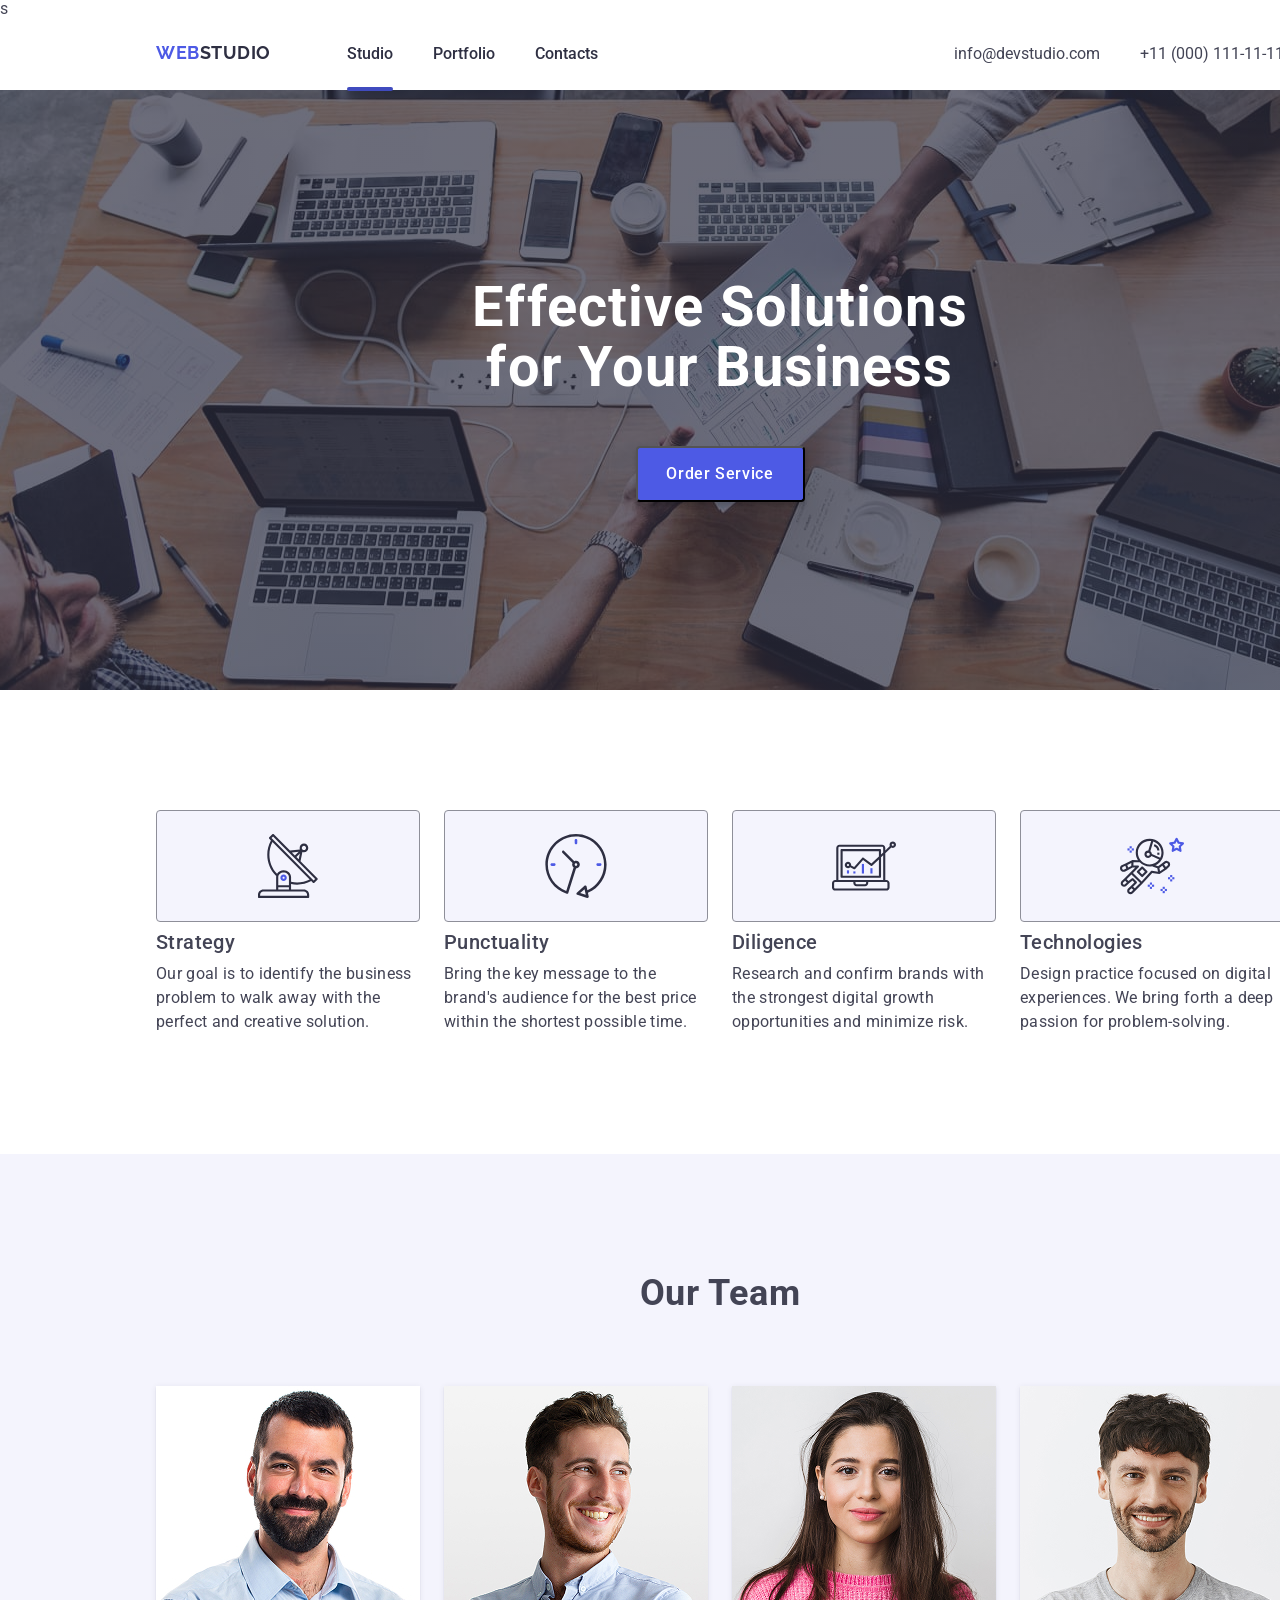
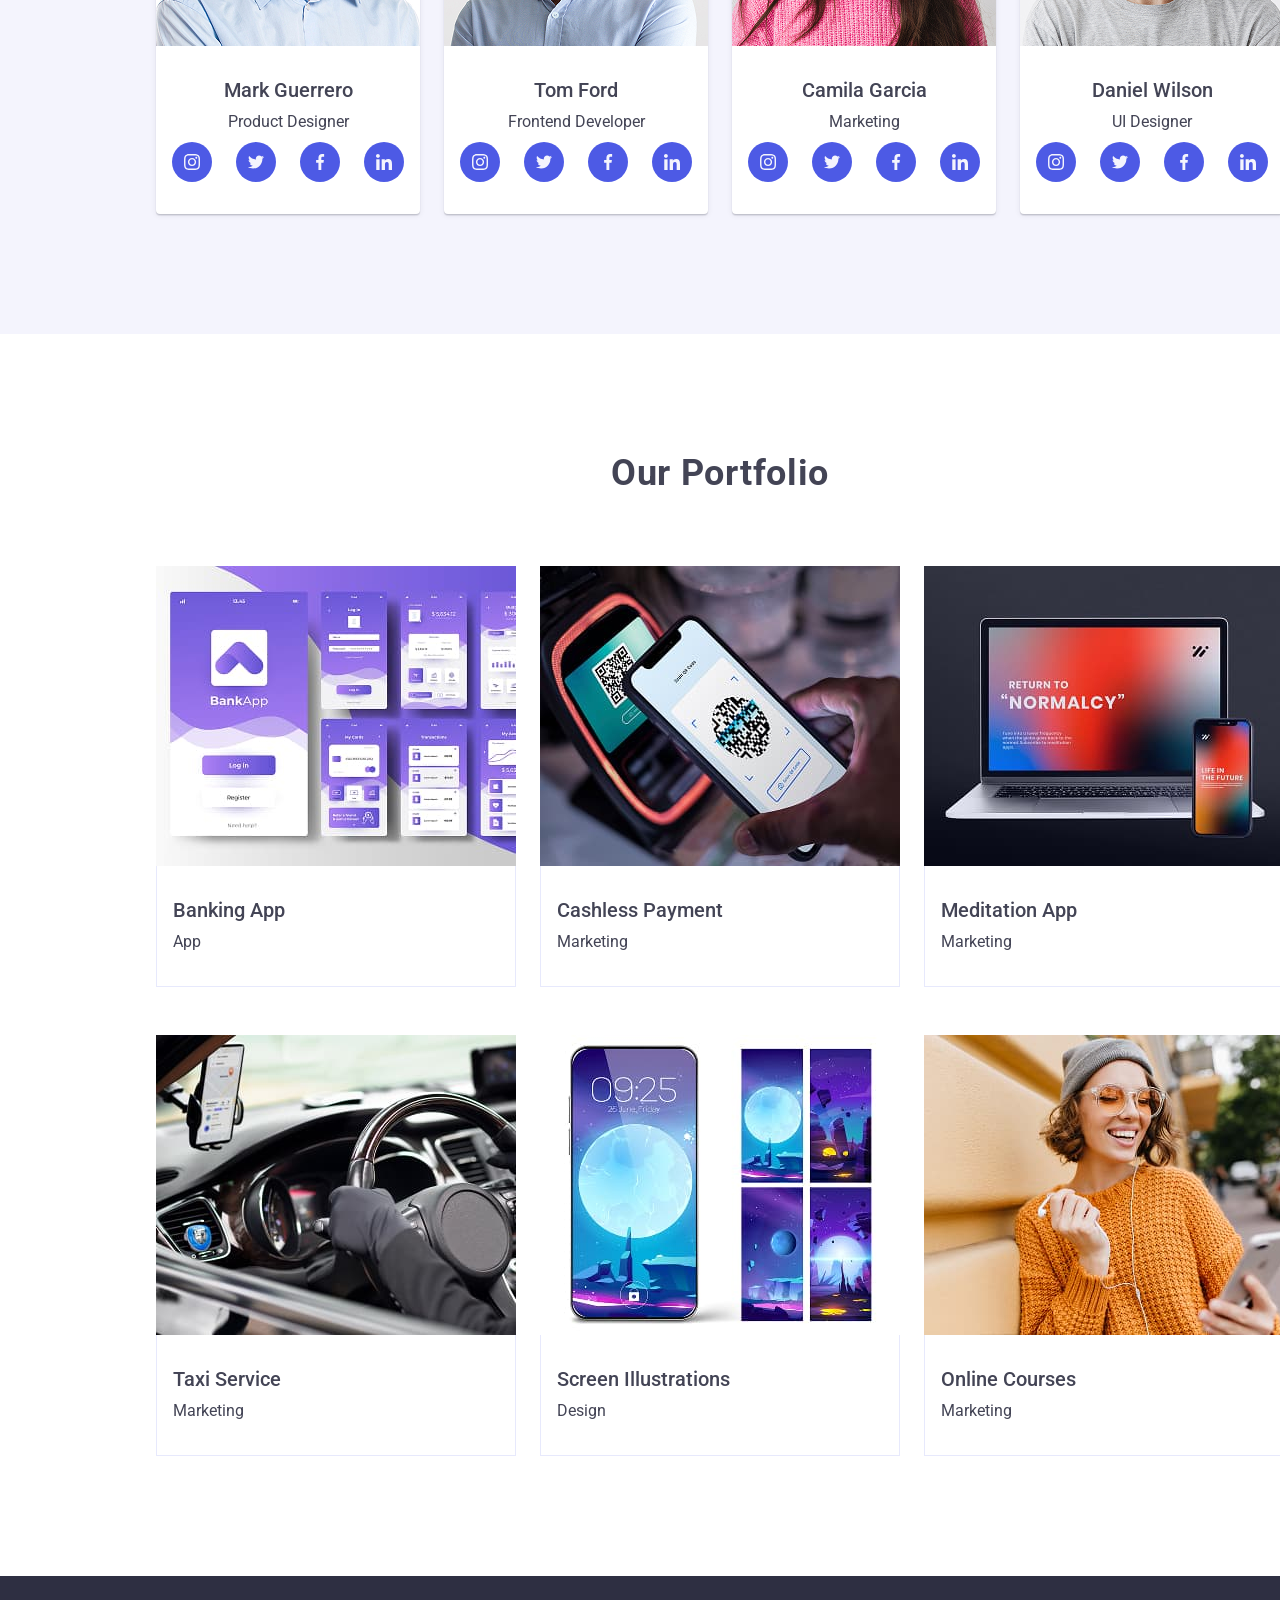
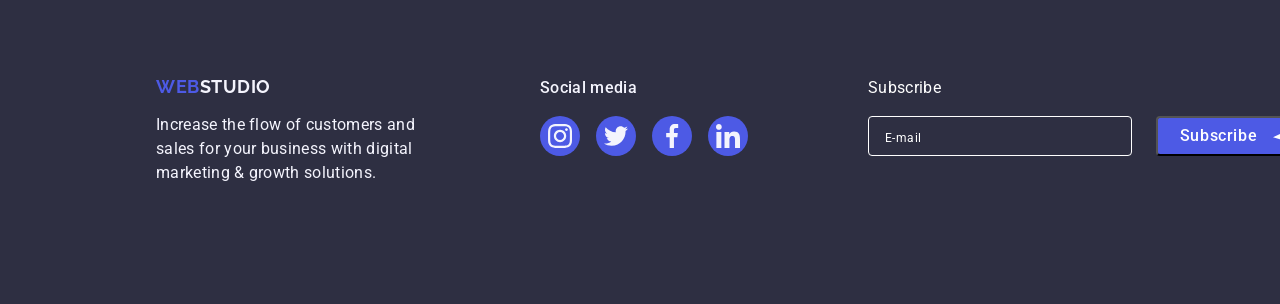
==== index.html @ bb5930aa "footer finished" ====
s<!doctype html>
<html lang="en">
  <head>
    <meta charset="UTF-8" />
    <meta name="viewport" content="width=device-width, initial-scale=1.0" />
    <title>Document</title>

    <link rel="preconnect" href="https://fonts.googleapis.com" />
    <link rel="preconnect" href="https://fonts.gstatic.com" crossorigin />
    <link
      rel="stylesheet"
      href="https://cdn.jsdelivr.net/npm/modern-normalize@2.0.0/modern-normalize.min.css"
    />
    <link
      href="https://fonts.googleapis.com/css2?family=Raleway:wght@700&family=Roboto:wght@400;500;700&display=swap"
      rel="stylesheet"
    />

    <link rel="stylesheet" href="./css/styles.css" />
  </head>
  <body>
    <div class="container">
      <header class="page-header">
        
        <div class="header-container">
          <div class="header-left">
            <a href="/" class="header-logo">
              <span class="header-logo-web">WEB</span
              ><span class="header-logo-studio">STUDIO</span>
            </a>
            <nav>
              <ul class="page-nav">
                <li><a href="#studio" class="link current">Studio</a></li>
                <li><a href="#portfolio" class="link">Portfolio</a></li>
                <li><a href="#contacts" class="link">Contacts</a></li>
              </ul>
            </nav>
          </div>
          <address class="address">
            <a href="mailto:info@devstudio.com" class="mail-link"
              >info@devstudio.com</a
            >
            <a href="tel:+11(000)111-11-11" class="tel-link"
              >+11 (000) 111-11-11</a
            >
          </address>
        </div>
      </header>
      <main>
        <section class="slogan section">
          <h1 class="page-title">Effective Solutions for Your Business</h1>
       
          <button type="button" class="button">Order Service</button>
        </section>
        <section class="item section">
          <ul class="item-list">
            <li class="strategy item-box">
              <div class="icon-box">
                <svg class="icon antenna">
                <use href="./images/icons.svg/symbol-defs.svg#icon-antenna"></use>
              </svg>
              </div>
              <h3 class="item-title">Strategy</h3>
              <p class="item-text">
                Our goal is to identify the business problem to walk away with
                the perfect and creative solution.
              </p>
            </li>
            <li class="punctuality item-box">
              <div class="icon-box">
              <svg class="icon clock">
                <use href="./images/icons.svg/symbol-defs.svg#icon-clock"></use>
              </svg>  
              </div>
              <h3 class="item-title">Punctuality</h3>
              <p class="item-text">
                Bring the key message to the brand's audience for the best price
                within the shortest possible time.
              </p>
            </li>
            <li class="diligence item-box">
               <div class="icon-box">
              <svg class="icon diagram">
                <use href="./images/icons.svg/symbol-defs.svg#icon-diagram"></use>
              </svg>  
              </div>
              <h3 class="item-title">Diligence</h3>
              <p class="item-text">
                Research and confirm brands with the strongest digital growth
                opportunities and minimize risk.
              </p>
            </li>
            <li class="technologies item-box">
               <div class="icon-box">
              <svg class="icon astronaut">
                <use href="./images/icons.svg/symbol-defs.svg#icon-astronaut"></use>
              </svg>  
              </div>
              <h3 class="item-title">Technologies</h3>
              <p class="item-text">
                Design practice focused on digital experiences. We bring forth a
                deep passion for problem-solving.
              </p>
            </li>
          </ul>
        </section>
        <section class="team section">
          <h2 class="team section-title">Our Team</h2>
          <ul class="card-list">
            <li class="mark card-item">
              <a href="">
                <img
                  src="./images/img1.jpg"
                  alt="Mark Guerrero portrait"
                  width="264"
                  class="mark card-image"
                />
              </a>
              <div class="card-text-box">
                <h3 class="card-name">Mark Guerrero</h3>
                <p class="card-job-title">Product Designer</p>
                <div class="team icons">
                  <a href="https://www.instagram.com/" target="_blank" class="icon-link">
                <svg class="icon instagram" width="16" height="16">
                <use href="./images/icons.svg/symbol-defs.svg#icon-instagram"></use>
              </svg>
              </a>
                  <a href="https://www.instagram.com/" target="_blank" class="icon-link">
              <svg class="icon twitter" width="16" height="16">
                <use href="./images/icons.svg/symbol-defs.svg#icon-twitter"></use>
              </svg>
              </a>
                  <a href="https://www.facebook.com/" target="_blank" class="icon-link">
              <svg class="icon facebook"  width="16" height="16">
                <use href="./images/icons.svg/symbol-defs.svg#icon-facebook"></use>
              </svg>
              </a>
                  <a href="https://www.linkedin.com/" target="_blank" class="icon-link">
              <svg class="icon linkedin"  width="16" height="16">
                <use href="./images/icons.svg/symbol-defs.svg#icon-linkedin"></use>
              </svg> 
              </a>    
                </div> 
              </div>
            </li>
            <li class="tom card-item">
              <a href="">
                <img
                  src="./images/img2.jpg"
                  alt="Tom Ford portrait"
                  width="264"
                  class="tom card-image"
              /></a>
              <div class="card-text-box">
                <h3 class="card-name">Tom Ford</h3>
                <p class="card-job-title">Frontend Developer</p>
                <div class="team icons">
                  <a href="https://www.instagram.com/" target="_blank" class="icon-link">
                <svg class="icon instagram" width="16" height="16">
                <use href="./images/icons.svg/symbol-defs.svg#icon-instagram"></use>
              </svg>
              </a>
                  <a href="https://www.instagram.com/" target="_blank" class="icon-link">
              <svg class="icon twitter" width="16" height="16">
                <use href="./images/icons.svg/symbol-defs.svg#icon-twitter"></use>
              </svg>
              </a>
                  <a href="https://www.facebook.com/" target="_blank" class="icon-link">
              <svg class="icon facebook"  width="16" height="16">
                <use href="./images/icons.svg/symbol-defs.svg#icon-facebook"></use>
              </svg>
              </a>
                  <a href="https://www.linkedin.com/" target="_blank" class="icon-link">
              <svg class="icon linkedin"  width="16" height="16">
                <use href="./images/icons.svg/symbol-defs.svg#icon-linkedin"></use>
              </svg> 
              </a>    
                </div> 
              </div>
            </li>
            <li class="camila card-item">
              <a href=""
                ><img
                  src="./images/img3.jpg"
                  alt="Camila Garcia portrait"
                  width="264"
                  class="camila card-image"
              /></a>
              <div class="card-text-box">
                <h3 class="card-name">Camila Garcia</h3>
                <p class="card-job-title">Marketing</p>
                <div class="team icons">
                  <a href="https://www.instagram.com/" target="_blank" class="icon-link">
                <svg class="icon instagram" width="16" height="16">
                <use href="./images/icons.svg/symbol-defs.svg#icon-instagram"></use>
              </svg>
              </a>
                  <a href="https://www.instagram.com/" target="_blank" class="icon-link">
              <svg class="icon twitter" width="16" height="16">
                <use href="./images/icons.svg/symbol-defs.svg#icon-twitter"></use>
              </svg>
              </a>
                  <a href="https://www.facebook.com/" target="_blank" class="icon-link">
              <svg class="icon facebook"  width="16" height="16">
                <use href="./images/icons.svg/symbol-defs.svg#icon-facebook"></use>
              </svg>
              </a>
                  <a href="https://www.linkedin.com/" target="_blank" class="icon-link">
              <svg class="icon linkedin"  width="16" height="16">
                <use href="./images/icons.svg/symbol-defs.svg#icon-linkedin"></use>
              </svg> 
              </a>    
                </div> 
              </div>
            </li>
            <li class="daniel card-item">
              <a href=""
                ><img
                  src="./images/img4.jpg"
                  alt="Daniel Wilson"
                  width="264"
                  class="daniel card-image"
              /></a>
              <div class="card-text-box">
                <h3 class="card-name">Daniel Wilson</h3>
                <p class="card-job-title">UI Designer</p>
              <div class="team icons">
                  <a href="https://www.instagram.com/" target="_blank" class="icon-link">
                <svg class="icon instagram" width="16" height="16">
                <use href="./images/icons.svg/symbol-defs.svg#icon-instagram"></use>
              </svg>
              </a>
                  <a href="https://www.instagram.com/" target="_blank" class="icon-link">
              <svg class="icon twitter" width="16" height="16">
                <use href="./images/icons.svg/symbol-defs.svg#icon-twitter"></use>
              </svg>
              </a>
                  <a href="https://www.facebook.com/" target="_blank" class="icon-link">
              <svg class="icon facebook"  width="16" height="16">
                <use href="./images/icons.svg/symbol-defs.svg#icon-facebook"></use>
              </svg>
              </a>
                  <a href="https://www.linkedin.com/" target="_blank" class="icon-link">
              <svg class="icon linkedin"  width="16" height="16">
                <use href="./images/icons.svg/symbol-defs.svg#icon-linkedin"></use>
              </svg> 
              </a>    
                </div> 
              </div>
            </li>
          </ul>
        </section>
        <section class="portfolio section">
          <h2 class="portfolio section-title">Our Portfolio</h2>
          <ul class="portfolio-list">
            <li class="banking portfolio-item">
              <a href=""
                >
                <div class= "portfolio-thumb">
                <img
                  src="./images/portfolio1.jpg"
                  alt="Portfolio Image 1"
                  width="370"
                  class="portfolio-image"
              />
            <div class="portfolio-overlay">
14 Stylish and User-Friendly App Design Concepts · Task Manager App · Calorie Tracker App · Exotic Fruit Ecommerce App · Cloud Storage App
            </div>
          </div></a>
              <div class="portfolio-text-box">
                <h3>Banking App</h3>
                <p>App</p>
              </div>
            </li>
            <li class="cashless portfolio-item">
              <a href=""
                >
                <div class= "portfolio-thumb"> 
                <img
                  src="./images/portfolio2.jpg"
                  alt="Portfolio Image 2"
                  width="370"
                  class="portfolio-image"
              />
               <div class="portfolio-overlay">
14 Stylish and User-Friendly App Design Concepts · Task Manager App · Calorie Tracker App · Exotic Fruit Ecommerce App · Cloud Storage App
            </div>
            </div>
          </a>
              <div class="portfolio-text-box">
                <h3>Cashless Payment</h3>
                <p>Marketing</p>
              </div>
            </li>
            <li class="meditation portfolio-item">
              <a href=""
                >
                <div class="portfolio-thumb">
                <img
                  src="./images/portfolio3.jpg"
                  alt="Portfolio Image 3"
                  width="370"
                  class="portfolio-image"
              />
              <div class="portfolio-overlay">
14 Stylish and User-Friendly App Design Concepts · Task Manager App · Calorie Tracker App · Exotic Fruit Ecommerce App · Cloud Storage App
            </div>
            </div>
            </a>
              <div class="portfolio-text-box">
                <h3>Meditation App</h3>
                <p>Marketing</p>
              </div>
            </li>
            <li class="taxi portfolio-item">
              <a href=""
                >
                <div class="portfolio-thumb">
                <img
                  src="./images/portfolio4.jpg"
                  alt="Portfolio Image 4"
                  width="370"
                  class="portfolio-image"
              />
              <div class="portfolio-overlay">
14 Stylish and User-Friendly App Design Concepts · Task Manager App · Calorie Tracker App · Exotic Fruit Ecommerce App · Cloud Storage App
            </div>
            </div>
          </a>
              <div class="portfolio-text-box">
                <h3>Taxi Service</h3>
                <p>Marketing</p>
              </div>
            </li>

            <li class="screen portfolio-item">
              <a href=""
                >
                <div class= "portfolio-thumb">
                <img
                  src="./images/portfolio5.jpg"
                  alt="Portfolio Image 5"
                  width="370"
                  class="portfolio-image"
              />
              <div class="portfolio-overlay">
14 Stylish and User-Friendly App Design Concepts · Task Manager App · Calorie Tracker App · Exotic Fruit Ecommerce App · Cloud Storage App
            </div>
          </div></a>
              <div class="portfolio-text-box">
                <h3>Screen Illustrations</h3>
                <p>Design</p>
              </div>
            </li>
            <li class="online portfolio-item">
              <a href=""
                >
                <div class= "portfolio-thumb"> 
                <img
                  src="./images/portfolio6.jpg"
                  alt="Portfolio Image 6"
                  width="370"
                  class="portfolio-image"
              />
              <div class="portfolio-overlay">
14 Stylish and User-Friendly App Design Concepts · Task Manager App · Calorie Tracker App · Exotic Fruit Ecommerce App · Cloud Storage App
            </div>
            </div>
          </a>
              <div class="portfolio-text-box">
                <h3>Online Courses</h3>
                <p>Marketing</p>
              </div>
            </li>
          </ul>
        </section>
      </main>
      <footer class="page-footer">
        <div class="footer-box">
          <a href="/" class="footer-logo">
            <span class="footer-logo-web">WEB</span
            ><span class="footer-logo-studio">STUDIO</span>
          </a>

          <p class="footer-text">
            Increase the flow of customers and sales for your business with
            digital marketing & growth solutions.
          </p>
        </div>
        <div class="footer-socials">
          <p class="footer-socials-text">
            Social media
          </p>
          <div class="footer team icons">
                  <a href="https://www.instagram.com/" target="_blank" class="icon-link">
                <svg class="icon instagram" width="24" height="24">
                <use href="./images/icons.svg/symbol-defs.svg#icon-instagram"></use>
              </svg>
              </a>
                  <a href="https://www.instagram.com/" target="_blank" class="icon-link">
              <svg class="icon twitter" width="24" height="24">
                <use href="./images/icons.svg/symbol-defs.svg#icon-twitter"></use>
              </svg>
              </a>
                  <a href="https://www.facebook.com/" target="_blank" class="icon-link">
              <svg class="icon facebook"  width="24" height="24">
                <use href="./images/icons.svg/symbol-defs.svg#icon-facebook"></use>
              </svg>
              </a>
                  <a href="https://www.linkedin.com/" target="_blank" class="icon-link">
              <svg class="icon linkedin"  width="24" height="24">
                <use href="./images/icons.svg/symbol-defs.svg#icon-linkedin"></use>
              </svg> 
              </a>    
                </div> 
          </div>
          <div class="footer-subscribe">
            <form class="subscribe-form">
              <div class="subscribe-inner-form">
              <label class="subscribe-label">Subscribe
                 <input class="subscribe-input" type="text" row="1" name="subscribe" placeholder="E-mail"/>
              </label>    
                <button class="subscribe-button" type="button"
                >Subscribe 
              <svg class="icon-send" width="24" height="24">
                <use href="./images/icons.svg/symbol-defs.svg#icon-send"></use>
              </svg>
              </button> 
              </div>
           
            </form>
        
          </div>
      </footer>
    </div>
  </body>
</html>
---- css/styles.css ----
.container {
  width: 1440px;
  margin: 0 auto;
}
.button {
  font-weight: 500;
  line-height: 1.5;
  letter-spacing: 0.04em;
  color: #fff;
  box-shadow: 0 4px 4px 0 rgba(0, 0, 0, 0.15);
  background: #4d5ae5;
  width: 169px;
  height: 56px;
  border-radius: 4px;
  margin-top: 48px;
   transition: background-color 250ms cubic-bezier(0.4, 0, 0.2, 1);
}
.button:hover,
.button:focus {
  font-family: var(--font-family);
  font-weight: 500;
  line-height: 150%;
  letter-spacing: 0.04em;
  color: white;
  box-shadow: 0 4px 4px 0 rgba(0, 0, 0, 0.15);
  background: #3b46c4;
}
.button:hover {
  cursor: pointer;
}
.link:hover,
.link:focus {
  color: #404bbf;
}
.card-name:hover,
.card-name:focus {
  color: #404bbf;
}
body {
  font-family: 'Roboto', 'Raleway', sans-serif;
  color: #434455;
}
.page-title {
  font-weight: 700;
  font-size: 56px;
  line-height: 107%;
  color: white;
  text-align: center;
}
h2 {
  font-weight: 700;
  font-size: 36px;
  line-height: 111%;
}
h3 {
  font-weight: 500;
  font-size: 20px;
  line-height: 120%;
}
.link {
  font-weight: 500;
  line-height: 150%;
  color: #2e2f42;
   transition: color 250ms cubic-bezier(0.4, 0, 0.2, 1)
}
p {
  line-height: 150%;
}
.card-job-title:hover,
.card-job-title:focus {
  color: #404bbf;
}
.slogan.section {
  padding: 188px 16px auto 16px;
  display: flex;
  flex-direction: column;
  justify-content: center;
  align-items: center;
  background-color: #2e2f42;
  padding-top: 188px;
  padding-bottom: 188px;
  background-color: #2e2f42;
   background-image: linear-gradient(
  rgba(46, 47, 66, 0.7),
  rgba(46, 47, 66, 0.7)
),
   url(../images/people-office.jpg);
   background-repeat: no-repeat;
   background-size: cover;
}

.mail-link,
.tel-link {
  color: #434455;
   transition: transform 250ms cubic-bezier(0.4, 0, 0.2, 1)
}
.mail-link:hover,
.mail-link:focus {
  color: #404bbf;
}
.team.section {
  background-color: #f4f4fd;
}

.header-logo-web,
.footer-logo-web {
  font-family: 'Raleway', sans-serif;
  font-weight: 700;
  font-size: 18px;
  line-height: 117%;
  letter-spacing: 0.03em;
  color: #4d5ae5;
}
.header-logo-studio {
  font-family: 'Raleway', sans-serif;
  font-weight: 700;
  font-size: 18px;
  line-height: 117%;
  letter-spacing: 0.03em;
  text-transform: uppercase;
  color: #2e2f42;
}
a {
  text-decoration: none;
}
ul {
  list-style: none;
}
.page-footer {
  display:flex;
  flex-direction: row;
  background-color: #2e2f42;
  padding: 100px 0;
  padding-left: 156px;
  gap:120px;

}
.footer-text {
  color: #f4f4fd;
  width: 264px;
  font-weight: 400;
  font-size: 16px;
  line-height: 150%;
  letter-spacing: 0.02em;
  margin-top: 16px;
}
.footer-logo-studio {
  font-family: 'Raleway', sans-serif;
  font-weight: 700;
  font-size: 18px;
  line-height: 117%;
  letter-spacing: 0.03em;
  text-transform: uppercase;
  color: #f4f4fd;
}
h1,
h2,
h3,
h4,
h5,
h6,
p,
ul {
  margin: 0;
  padding: 0;
}
.footer-box {
  width: 264px;
  height: 112px;

}
.footer-logo {
  height: 24px;
}
.whole-page {
  width: 1158px;
}
.page-header {
  padding: 24px 0;
}
.header-container {
  display: flex;
  align-items: center;
  justify-content: space-between;
  padding-left: 156px;
  padding-right: 156px;
}
.page-nav {
  display: flex;
  flex-direction: row;
  gap: 40px;
}
.header-left {
  display: flex;
  flex-direction: row;
  gap: 76px;
}

.address {
  display: flex;
  flex-direction: row;
  gap: 40px;
  font-style: normal;
}

.header-logo {
  margin: 0px;
}

.page-title {
  width: 496px;
  font-weight: 700;
  font-size: 56px;
  line-height: 107%;
  letter-spacing: 0.02em;
  text-align: center;
}
.item.section {
  display: flex;
  justify-content: center;
  align-items: center;
}
.item-list {
  display: flex;
  flex-direction: row;
  gap: 24px;
}
.item-box {
  display: flex;
  flex-direction: column;
  width: 264px;
  gap: 8px;
}
.item-text {
  font-weight: 400;
  font-size: 16px;
  line-height: 150%;
  letter-spacing: 0.02em;
}
.item-title {
  font-weight: 500;
  font-size: 20px;
  line-height: 120%;
  letter-spacing: 0.02em;
}

.card-list {
  display: flex;
  flex-direction: row;
  gap: 24px;
  justify-content: center;
  align-items: center;
}
.card-item {
  width: 264px;
  display: flex;
  flex-direction: column;
  align-items: center;
  background-color: #fff;
  padding-bottom: 32px;
  border-radius: 0 0 4px 4px;
  box-shadow:
    0 2px 1px rgba(46, 47, 66, 0.08),
    0 1px 1px rgba(46, 47, 66, 0.16),
    0 1px 6px rgba(46, 47, 66, 0.08);
}
.card-text-box {
  display: flex;
  flex-direction: column;
  align-items: center;
  gap: 8px;
  margin-top: 32px;
}
.section-title {
  font-weight: 700;
  font-size: 36px;
  line-height: 111%;
  letter-spacing: 0.02em;
  text-align: center;
  margin-bottom: 72px;
}
.section {
  padding: 120px 0;
  margin: 0;
}
.portfolio.section {
  background-color: #ffffff;
}

.portfolio-list {
  display: flex;
  flex-wrap: wrap;
  flex-direction: row;
  column-gap: 24px;
  row-gap: 48px;
  justify-content: center;
  align-items: center;
}
.portfolio-item {
  width: 360px;
   transition: box-shadow 250ms cubic-bezier(0.4, 0, 0.2, 1)
 
}
.portfolio-image {
  object-fit: cover;
  width: auto;
}
.portfolio-text-box {
  padding: 32px 16px;
  border: 1px solid #e7e9fc;
  border-top: none;
  background-color: #fff;
  display: flex;
  flex-direction: column;
  gap: 8px;
}
.item.section .icon {
  width: 64px;
  height: 64px;
}
.item.section .icon-box {
  display:flex;
  justify-content: center;
  align-items: center;
  background-color: #F4F4FD;
  height:112px;
  width: 264px;
  border: 1px solid #8e8f99;
  border-radius: 4px;
 
}
.team.icons {
  display: flex;
  flex-direction: row;
  gap: 24px;

}
.icon-link {
  display:flex;
  justify-content: center;
  align-items: center;
  background-color: #4D5AE5;
  width:40px;
  height:40px;
  border-radius: 50%;
  transition: background-color 250ms cubic-bezier(0.4, 0, 0.2, 1)
}
.footer-socials-text {
  font-weight: 500;
font-size: 16px;
line-height: 150%;
letter-spacing: 0.02em;
color: #f4f4fd;
}
.footer.team.icons {
  display: flex;
  flex-direction: row;
  gap: 16px;
}
.footer-socials {
   display: flex;
   flex-direction: column;
   width: max-content;
   gap: 16px;
  
  
}
.portfolio-item:hover {
box-shadow: 0 2px 1px 0 rgba(46, 47, 66, 0.08), 0 1px 1px 0 rgba(46, 47, 66, 0.16), 0 1px 6px 0 rgba(46, 47, 66, 0.08);
}
.portfolio-thumb {
  position: relative;
  overflow: hidden;
  

}
.portfolio-overlay {
padding: 40px 32px;

position: absolute;
left: 0;
bottom: 0;
width: 100%;
height: 100%;
font-weight: 400;
font-size: 16px;
line-height: 150%;
letter-spacing: 0.02em;
color: #f4f4fd;
background: #4d5ae5;
 transform: translateY(100%) ;
 transition: transform 250ms cubic-bezier(0.4, 0, 0.2, 1)
}
.portfolio-item:hover .portfolio-overlay,
.portfolio-item:focus-within .portfolio-overlay {
 transform: translateY(0);
}
.footer.team.icons .icon-link:hover,
.footer.team.icons .icon-link:focus {
  background-color:  #31d0aa;
}
.card-item:hover .card-text-box .icon-link {
  background-color:  #404bbf;
}
.page-nav .link.current {
  position: relative;
}

.page-nav .link.current::after {
  content: ""; 
  position: absolute;
  left: 0;
  bottom: -28px;
  width: 100%;
  height: 4px;
  background-color: #404bbf;
  border-radius: 2px;
}
.subscribe-label {
  display:flex;
  flex-direction: column;
  gap:16px;
  font-weight: 500px;
  font-size: 16px;
  line-height: 150%;
  letter-spacing: 0.02em;
  color: white;
}
.subscribe-input {
 padding: 8px 16px;
 border: 1px solid white;
 border-radius: 4px;
 width: 264px;
 height: 40px;

background-color: #2e2f42;

}
.subscribe-input::placeholder {
 font-family: "Roboto", sans-serif;
font-weight: 400px;
font-size: 12px;
line-height: 200%;
letter-spacing: 0.04em;
color: white;
}
.footer-subscribe {

  display:flex;
  flex-direction: row;
  padding-bottom:32px;
}
.subscribe-button {
  background-color: #4D5AE5;
}
.subscribe-form {
  display:flex;
  flex-direction: row;
  gap:24px;

}
.icon-send {
  width: 24px;
  height:24px;
}

.subscribe-button {
  display:flex;
  flex-direction: row;
  align-items: center;
   justify-content: center;
  gap:16px;
  font-weight: 500;
font-size: 16px;
line-height: 150%;
letter-spacing: 0.04em;
text-align: center;
border-radius: 4px;

width: 165px;
height:40px;
color: white;


}
.subscribe-inner-form {
  display:flex;
  flex-direction: row;
  gap:24px;
  align-items: flex-end;
  justify-content: center;;
}
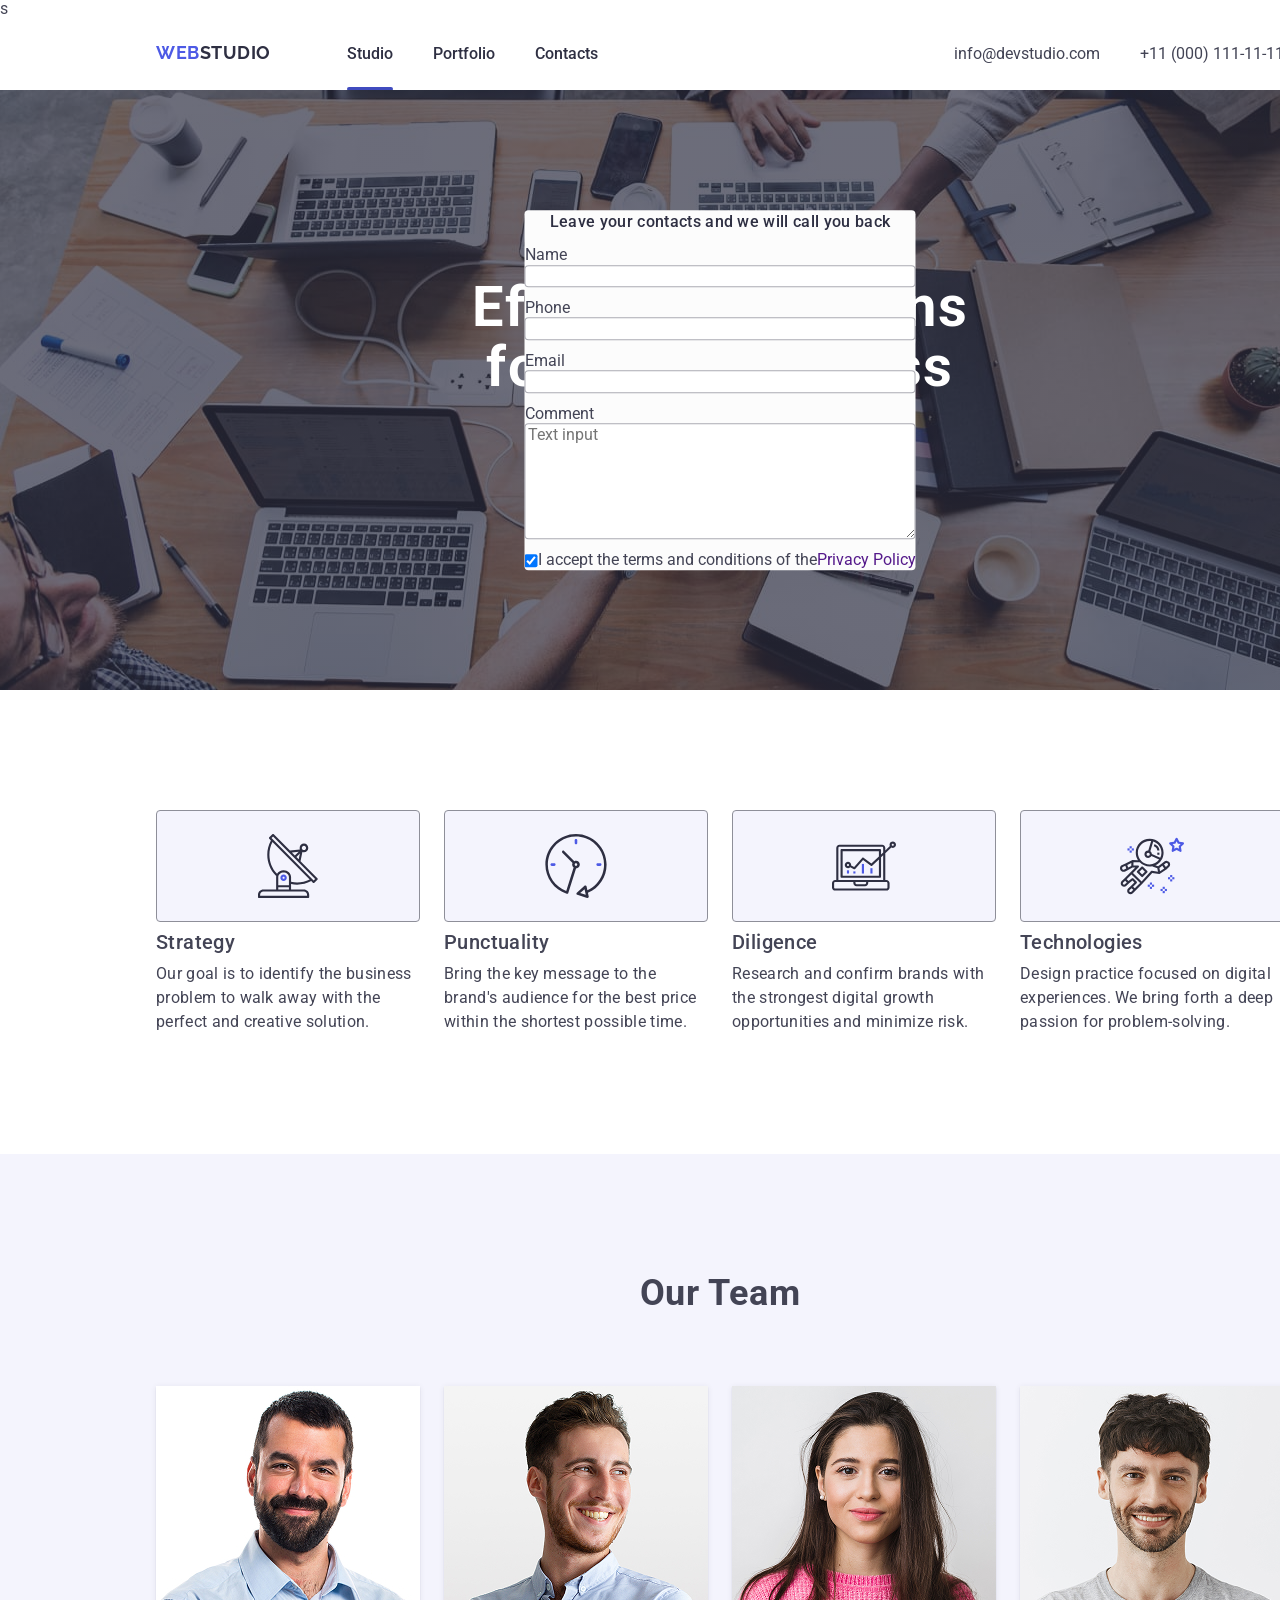
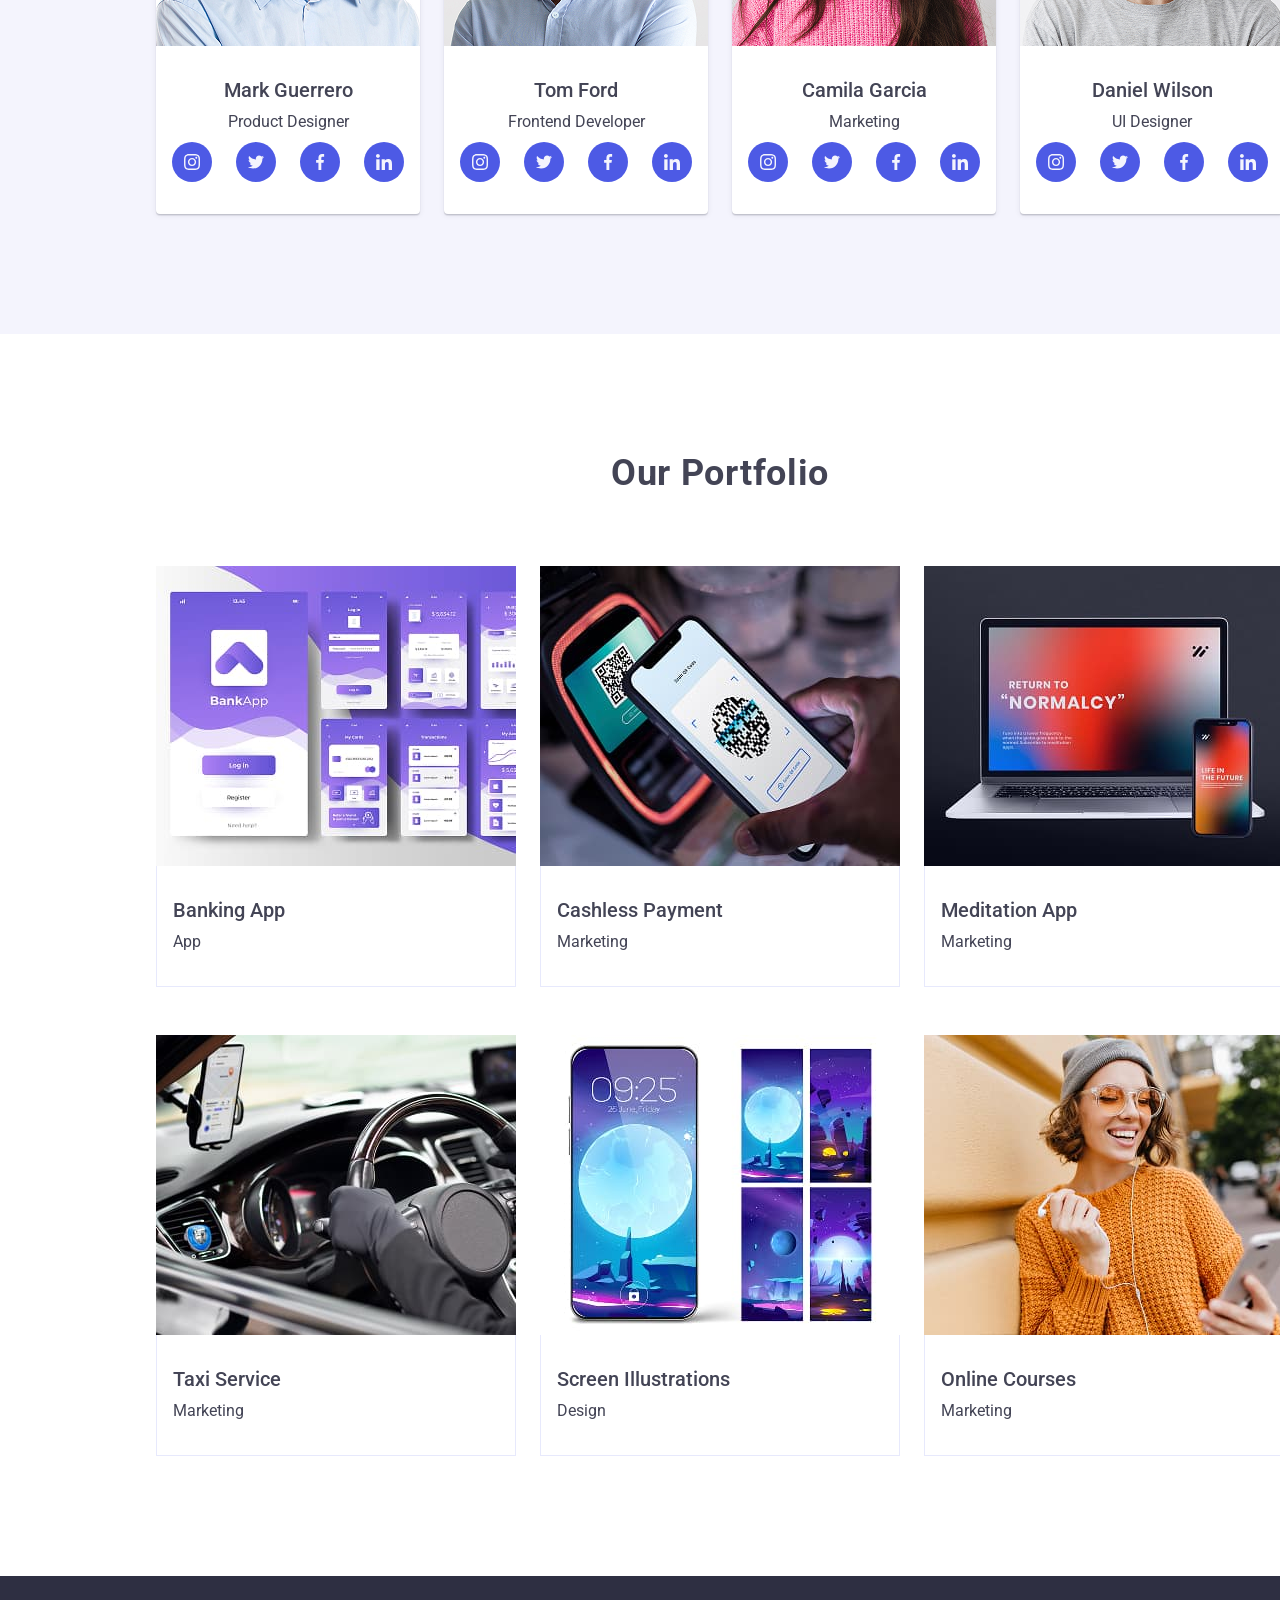
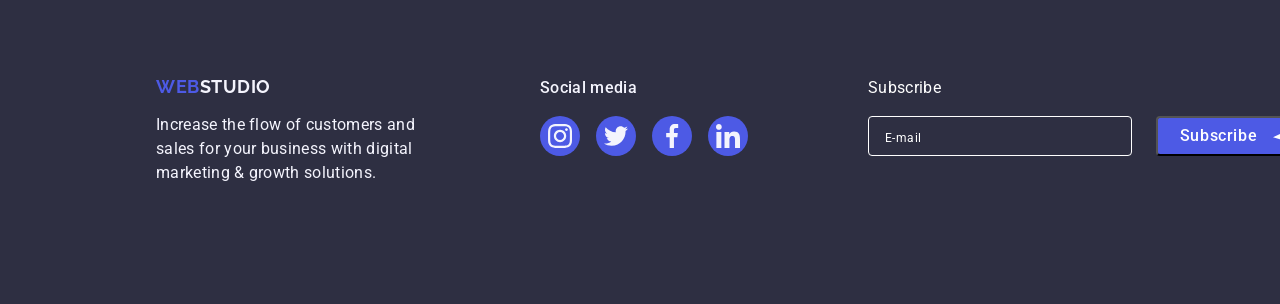
==== commit e5a9ead0: "started work on slogan form" ====
--- a/index.html
+++ b/index.html
@@ -48,9 +48,25 @@
       </header>
       <main>
         <section class="slogan section">
-          <h1 class="page-title">Effective Solutions for Your Business</h1>
-       
+          <h1 class="page-title">Effective Solutions for Your Business</h1>       
           <button type="button" class="button">Order Service</button>
+          <form class="order-form">
+           <span class="form-header">Leave your contacts and we will call you back</span> 
+            <label class="name label">Name
+            <input class="form-input" type="text" name="name input"></label>
+
+            <label class="phone label">Phone
+            <input class="form-input" type="tel" name="phone"></label>
+
+            <label class="email label">Email
+            <input class="form-input" type="email" name="email"></label>
+             <label class="email label">Comment
+           <textarea class="form-input" name="comment" rows="6" placeholder="Text input"></textarea></label>
+           <label class="checkbox label">
+            <input type="checkbox" name="privacy" value="privacy" checked />
+            I accept the terms and conditions of the <a href="">Privacy Policy</a>  
+            </label>
+          </form>
         </section>
         <section class="item section">
           <ul class="item-list">
--- a/css/styles.css
+++ b/css/styles.css
@@ -83,10 +83,10 @@
    background-image: linear-gradient(
   rgba(46, 47, 66, 0.7),
   rgba(46, 47, 66, 0.7)
-),
-   url(../images/people-office.jpg);
+), url(../images/people-office.jpg);
    background-repeat: no-repeat;
    background-size: cover;
+   position: relative;
 }
 
 .mail-link,
@@ -491,3 +491,34 @@
   justify-content: center;;
 }
 
+.order-form {
+  display: flex;
+  flex-direction: column;
+  gap: 12px;
+  position: absolute; 
+  top: 50%;
+  left: 50%;
+  transform: translate(-50%, -50%);
+  background-color: #fcfcfc;
+  border-radius: 4px;
+}
+.order-form label {
+  display:flex;
+  flex-direction: column;
+}
+.form-header {
+font-weight: 500;
+font-size: 16px;
+line-height: 150%;
+letter-spacing: 0.02em;
+text-align: center;
+color:  #2e2f42;
+}
+.checkbox.label {
+  display:flex;
+  flex-direction: row;
+}
+.form-input {
+  border: 1px solid rgba(46, 47, 66, 0.4);
+  border-radius: 4px;
+}
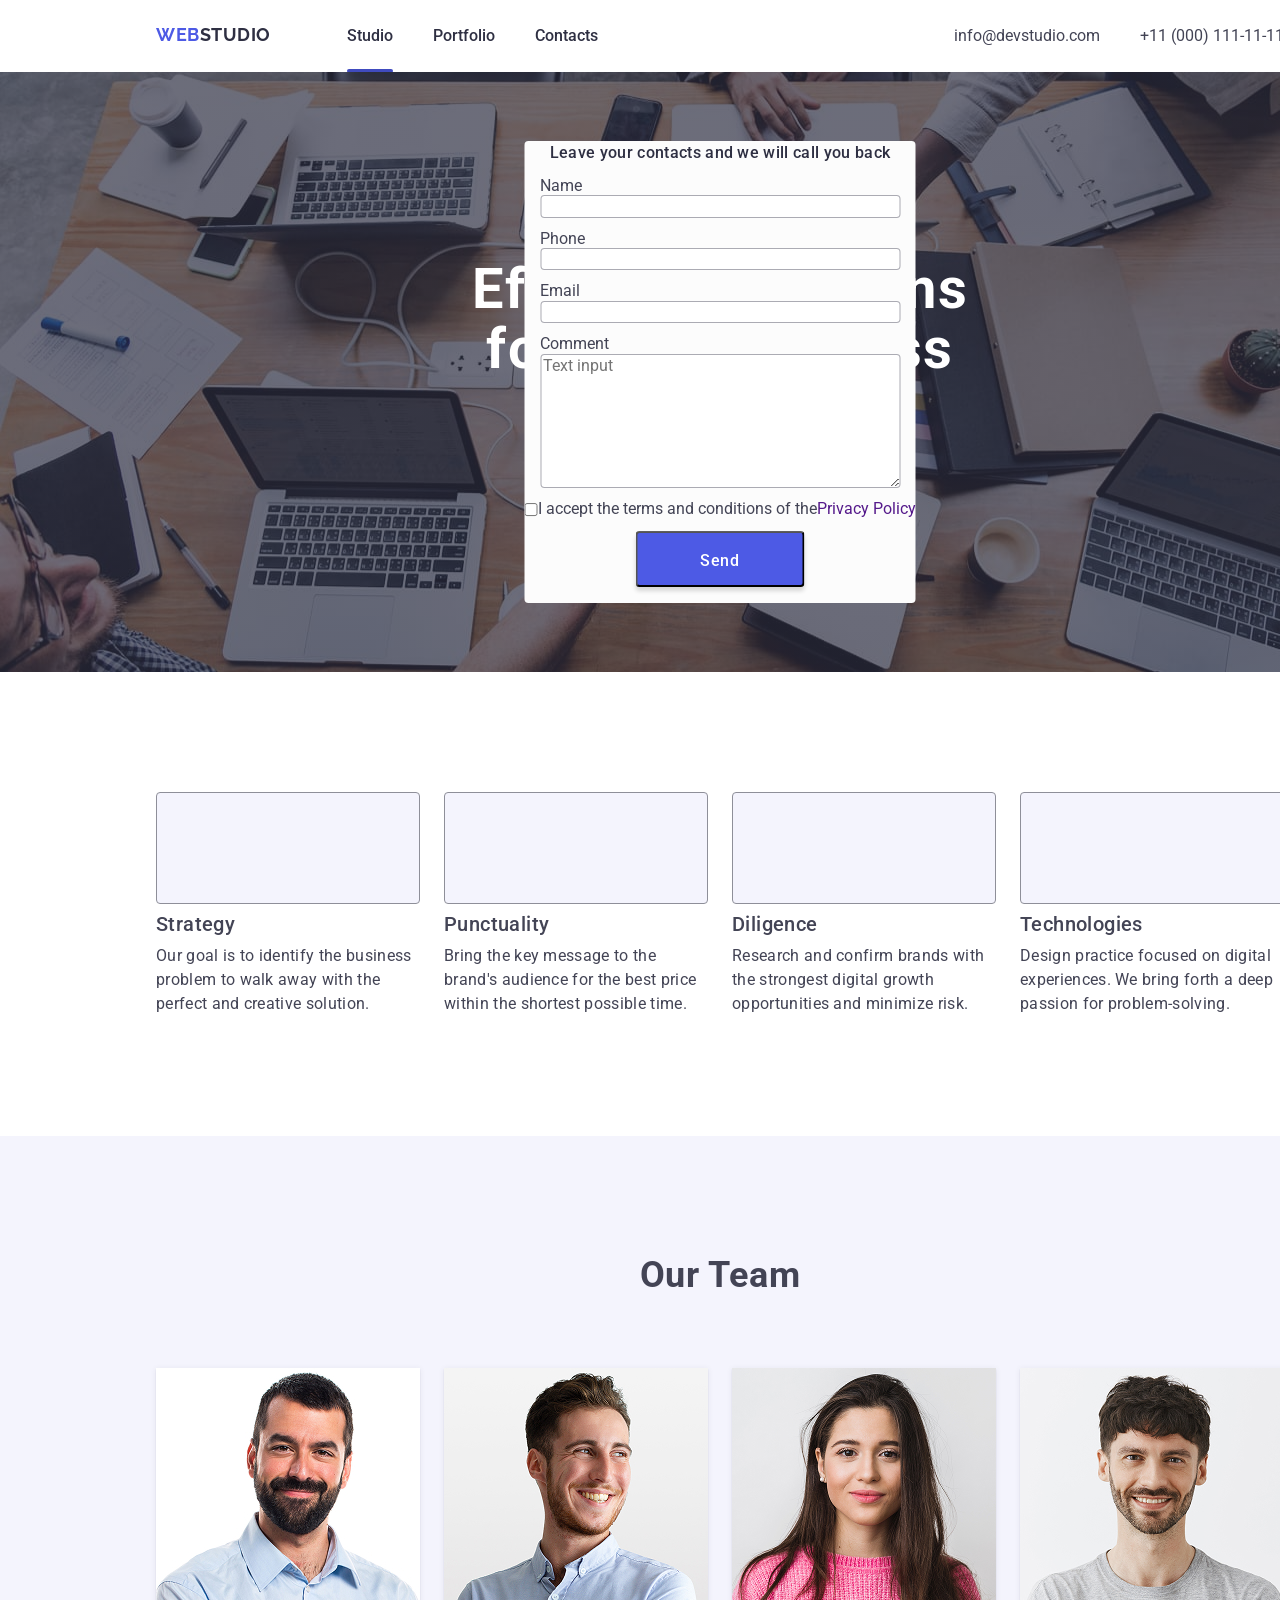
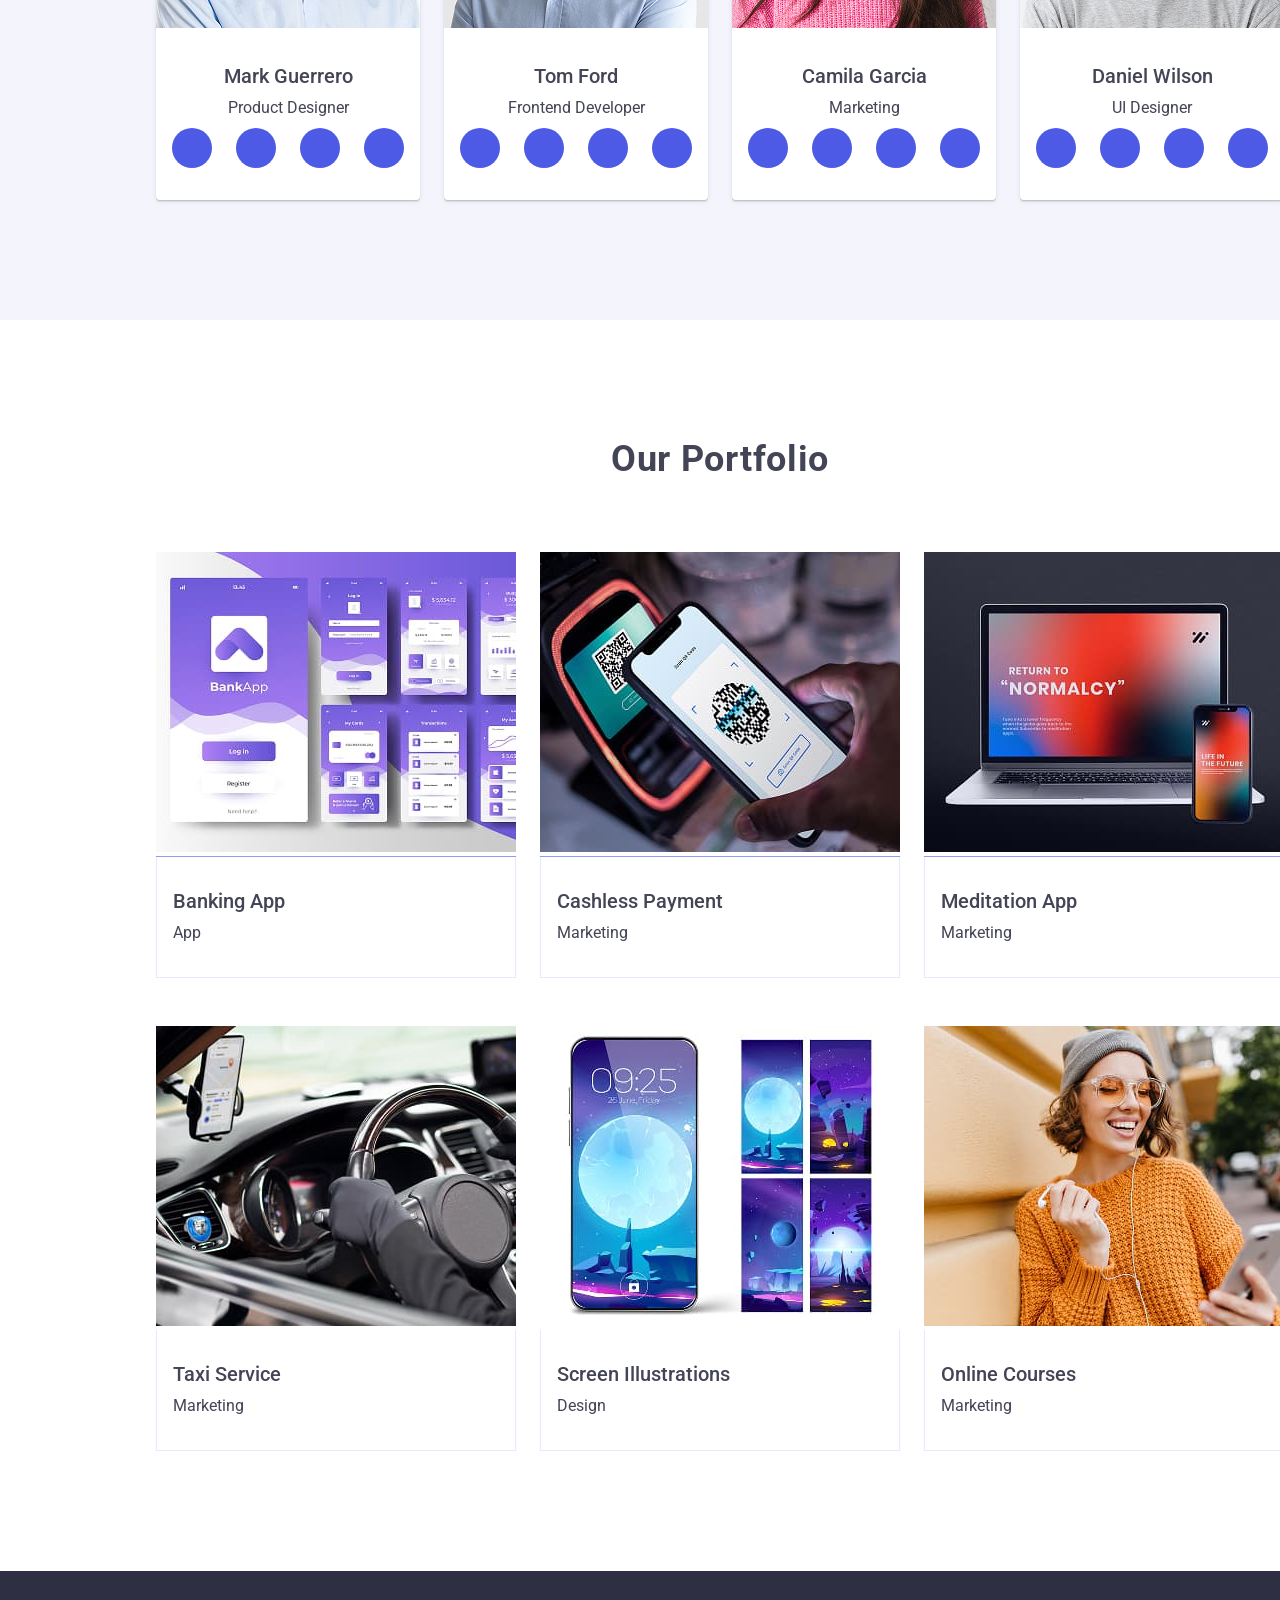
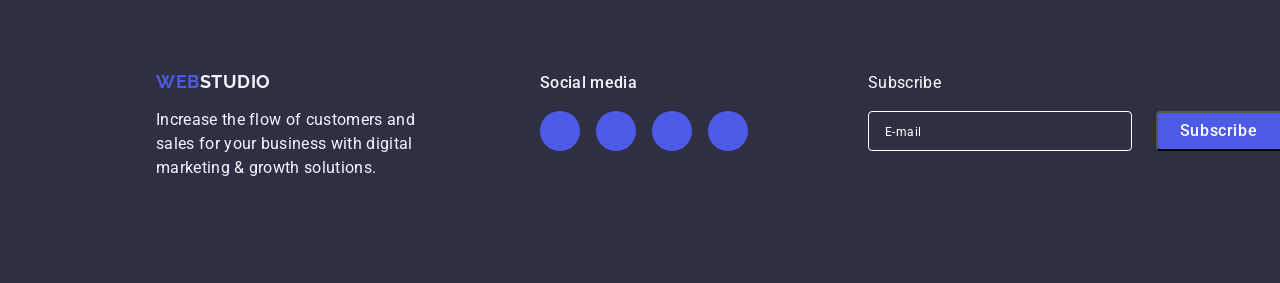
==== commit 3dadc494: "more work" ====
--- a/index.html
+++ b/index.html
@@ -1,4 +1,4 @@
-s<!doctype html>
+<!doctype html>
 <html lang="en">
   <head>
     <meta charset="UTF-8" />
@@ -53,19 +53,32 @@
           <form class="order-form">
            <span class="form-header">Leave your contacts and we will call you back</span> 
             <label class="name label">Name
-            <input class="form-input" type="text" name="name input"></label>
+            <input class="form-input" type="text" name="name input">
+          <svg class="icon person" width="18" height="24">
+                <use href="./images/icons.svg/symbol-defs.svg#icon-person"></use>
+              </svg>
+          </label>
 
             <label class="phone label">Phone
-            <input class="form-input" type="tel" name="phone"></label>
+            <input class="form-input" type="tel" name="phone">
+          <svg class="icon phone" width="18" height="24">
+                <use href="./images/icons.svg/symbol-defs.svg#icon-phone"></use>
+              </svg>
+          </label>
 
             <label class="email label">Email
-            <input class="form-input" type="email" name="email"></label>
+            <input class="form-input" type="email" name="email">
+           <svg class="icon email" width="18" height="24">
+                <use href="./images/icons.svg/symbol-defs.svg#icon-email"></use>
+              </svg>
+          </label>
              <label class="email label">Comment
-           <textarea class="form-input" name="comment" rows="6" placeholder="Text input"></textarea></label>
+           <textarea class="form-textarea" name="comment" rows="7" placeholder="Text input"></textarea></label>
            <label class="checkbox label">
-            <input type="checkbox" name="privacy" value="privacy" checked />
+            <input type="checkbox" name="privacy" value="privacy" />
             I accept the terms and conditions of the <a href="">Privacy Policy</a>  
             </label>
+            <button class="form-button" type="button">Send</button>
           </form>
         </section>
         <section class="item section">
--- a/css/styles.css
+++ b/css/styles.css
@@ -521,4 +521,40 @@
 .form-input {
   border: 1px solid rgba(46, 47, 66, 0.4);
   border-radius: 4px;
+width: 360px;
+}
+.form-textarea {
+  border: 1px solid rgba(46, 47, 66, 0.4);
+  border-radius: 4px;
+width: 360px;
+}
+.order-form .label{
+ position: relative;
+
+}
+.order-form .icon{
+position: absolute;
+left:16px
+}
+.order-form {
+  display:flex;
+  border-radius: 4px;
+  align-items: center;
+  justify-content: center;
+}
+.form-button {
+ border-radius: 4px;
+padding: 16px 32px;
+margin-bottom: 16px;
+width: 169px;
+height: 56px;
+box-shadow: 0 4px 4px 0 rgba(0, 0, 0, 0.15);
+background: #4d5ae5;
+font-family: "Roboto", sans-serif;
+font-weight: 500;
+font-size: 16px;
+line-height: 150%;
+letter-spacing: 0.04em;
+text-align: center;
+color: #fff;
 }
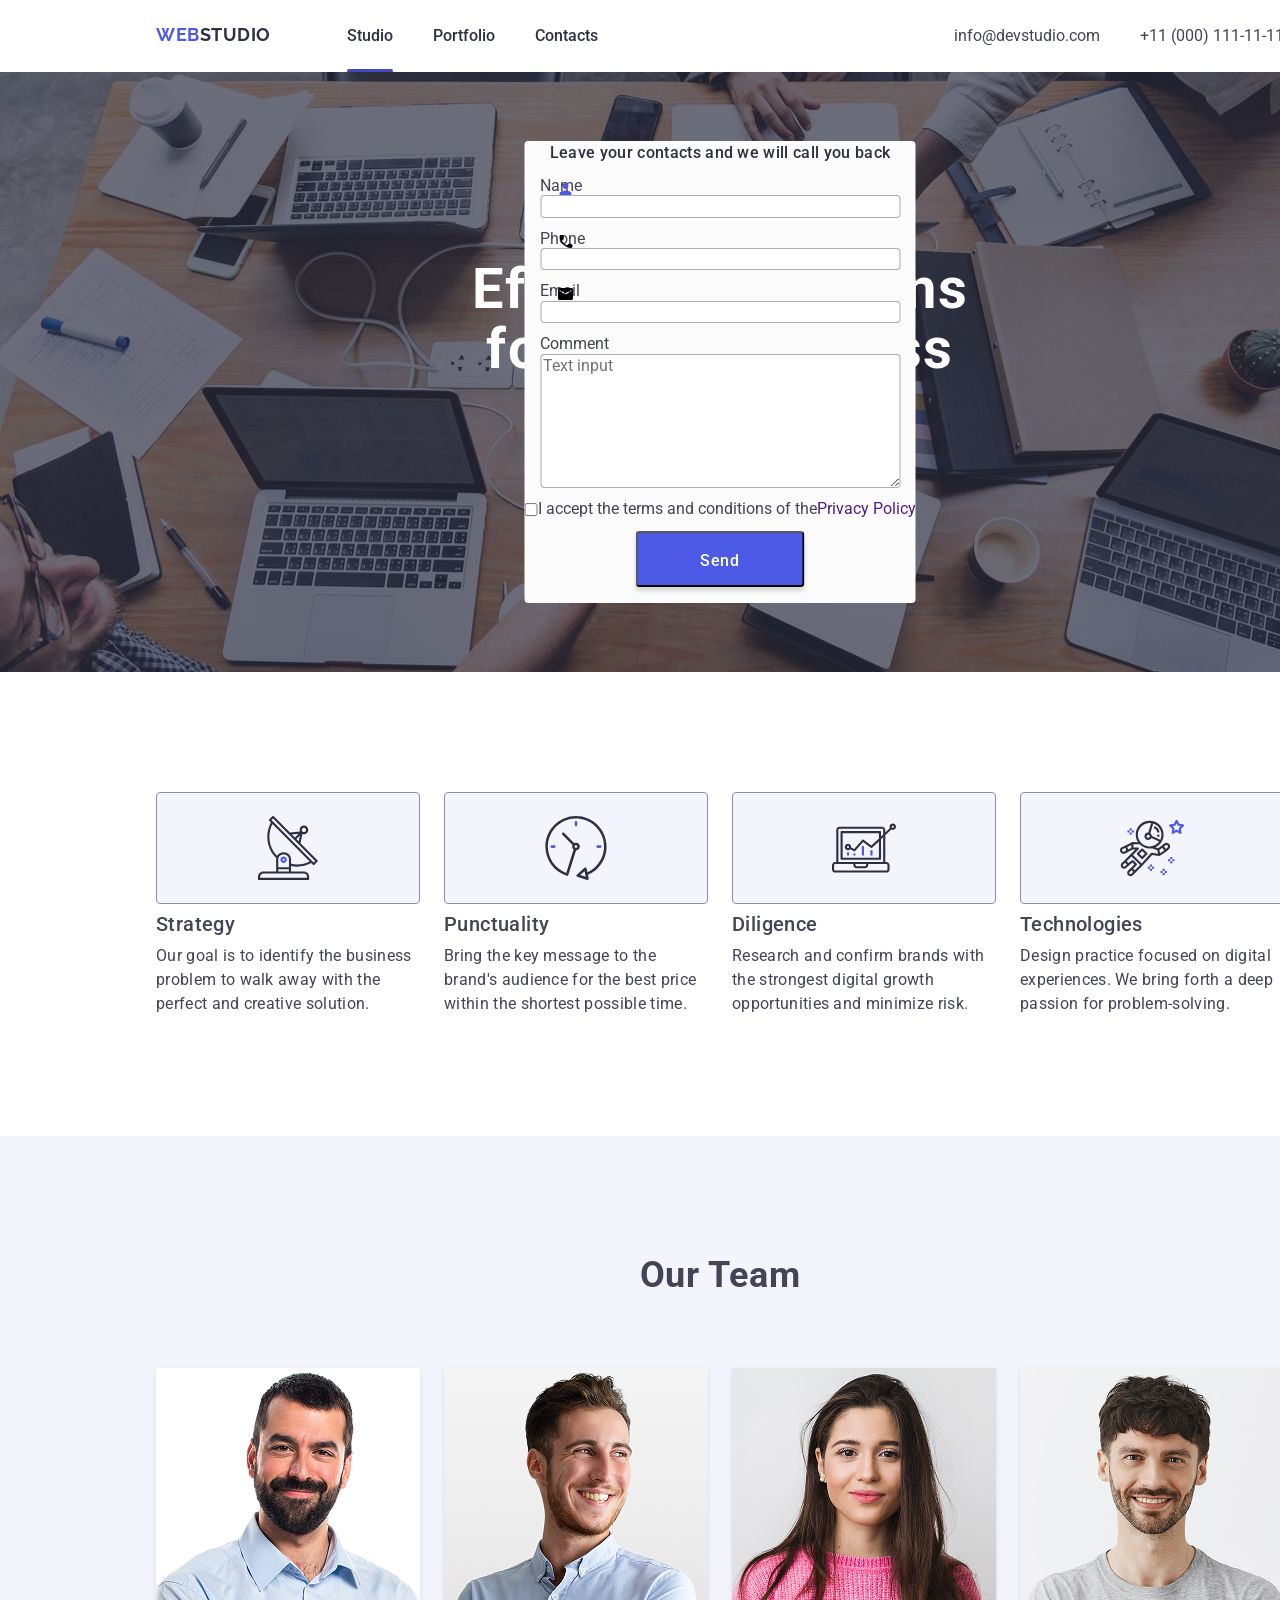
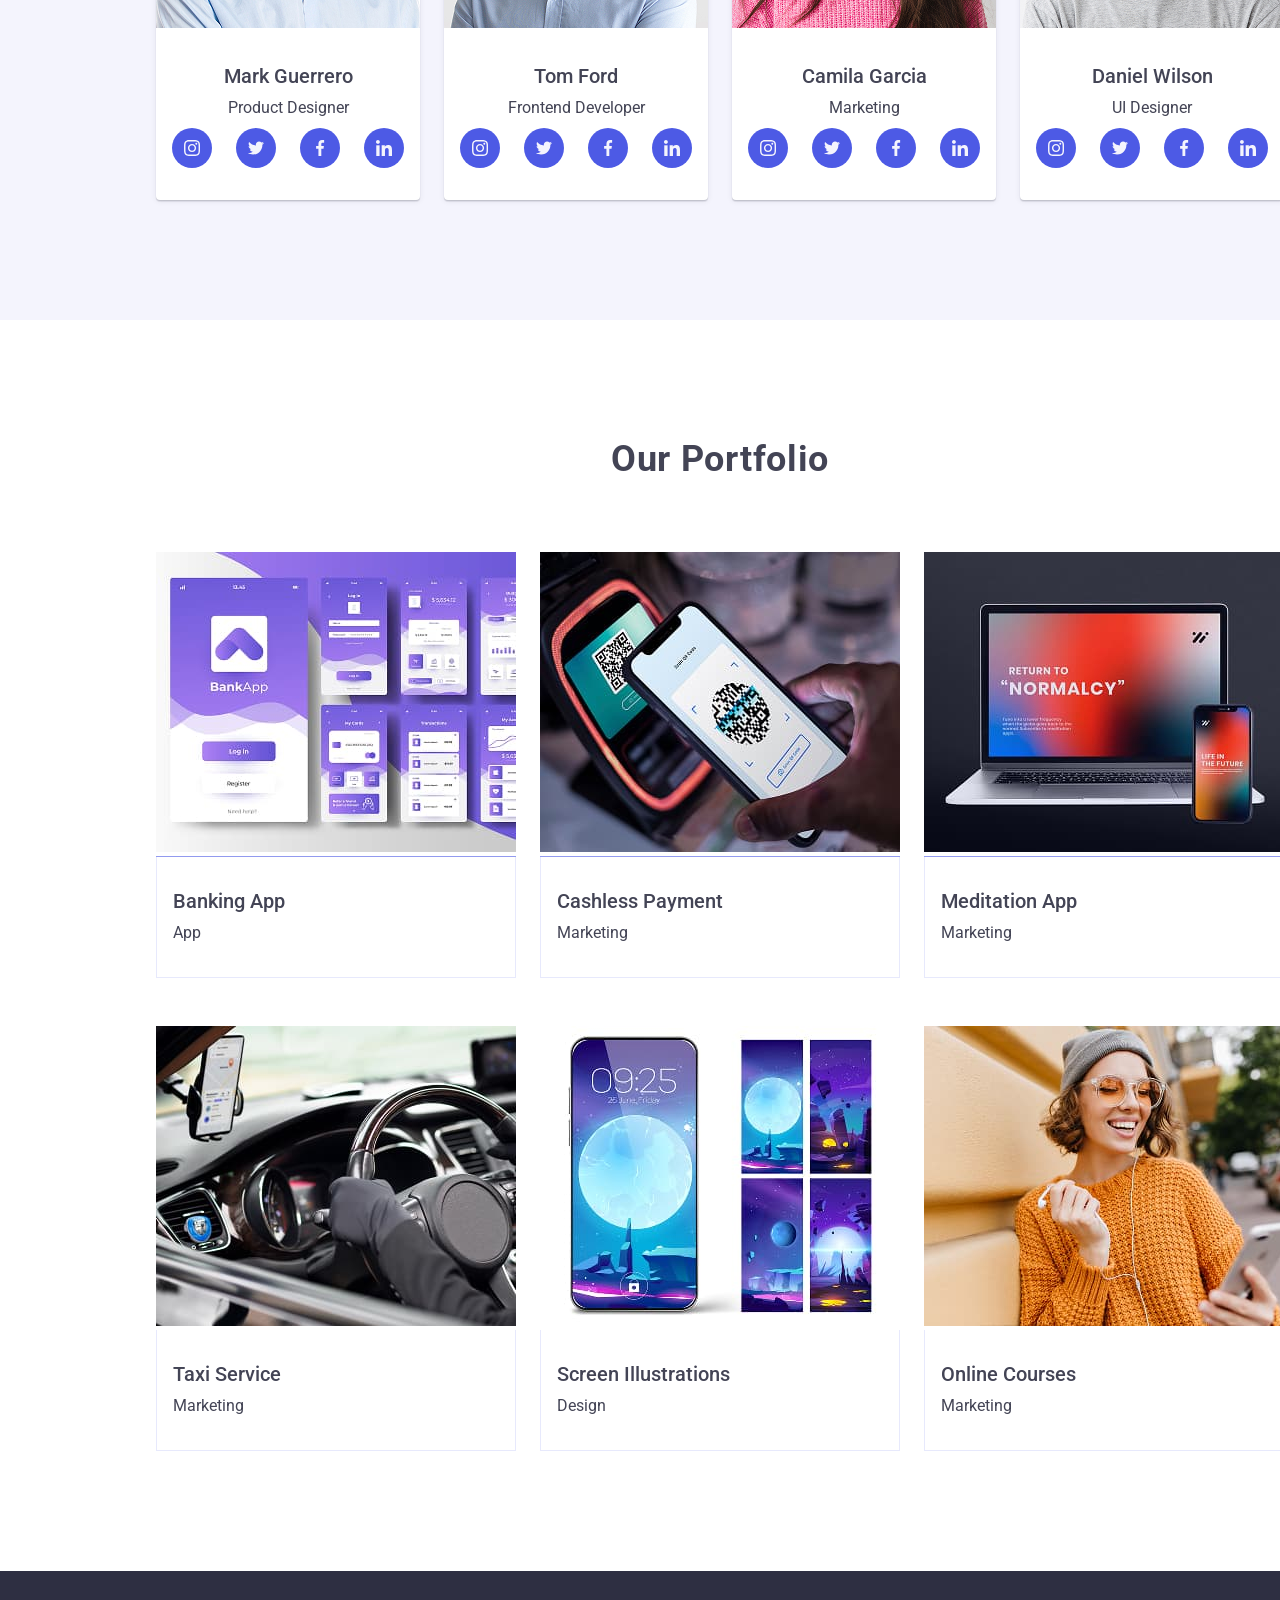
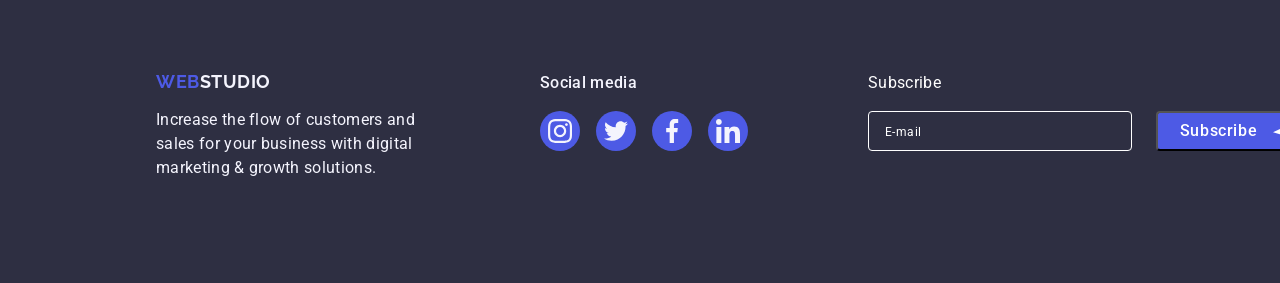
==== commit 74676615: "svg sprite fixed" ====
--- a/index.html
+++ b/index.html
@@ -51,6 +51,9 @@
           <h1 class="page-title">Effective Solutions for Your Business</h1>       
           <button type="button" class="button">Order Service</button>
           <form class="order-form">
+              <svg class="icon close" width="18" height="24">
+                <use href="./images/icons.svg/symbol-defs.svg#icon-close"></use>
+              </svg>
            <span class="form-header">Leave your contacts and we will call you back</span> 
             <label class="name label">Name
             <input class="form-input" type="text" name="name input">
@@ -447,7 +450,7 @@
             <form class="subscribe-form">
               <div class="subscribe-inner-form">
               <label class="subscribe-label">Subscribe
-                 <input class="subscribe-input" type="text" row="1" name="subscribe" placeholder="E-mail"/>
+                 <input class="subscribe-input" type="text" rows="1" name="subscribe" placeholder="E-mail"/>
               </label>    
                 <button class="subscribe-button" type="button"
                 >Subscribe 
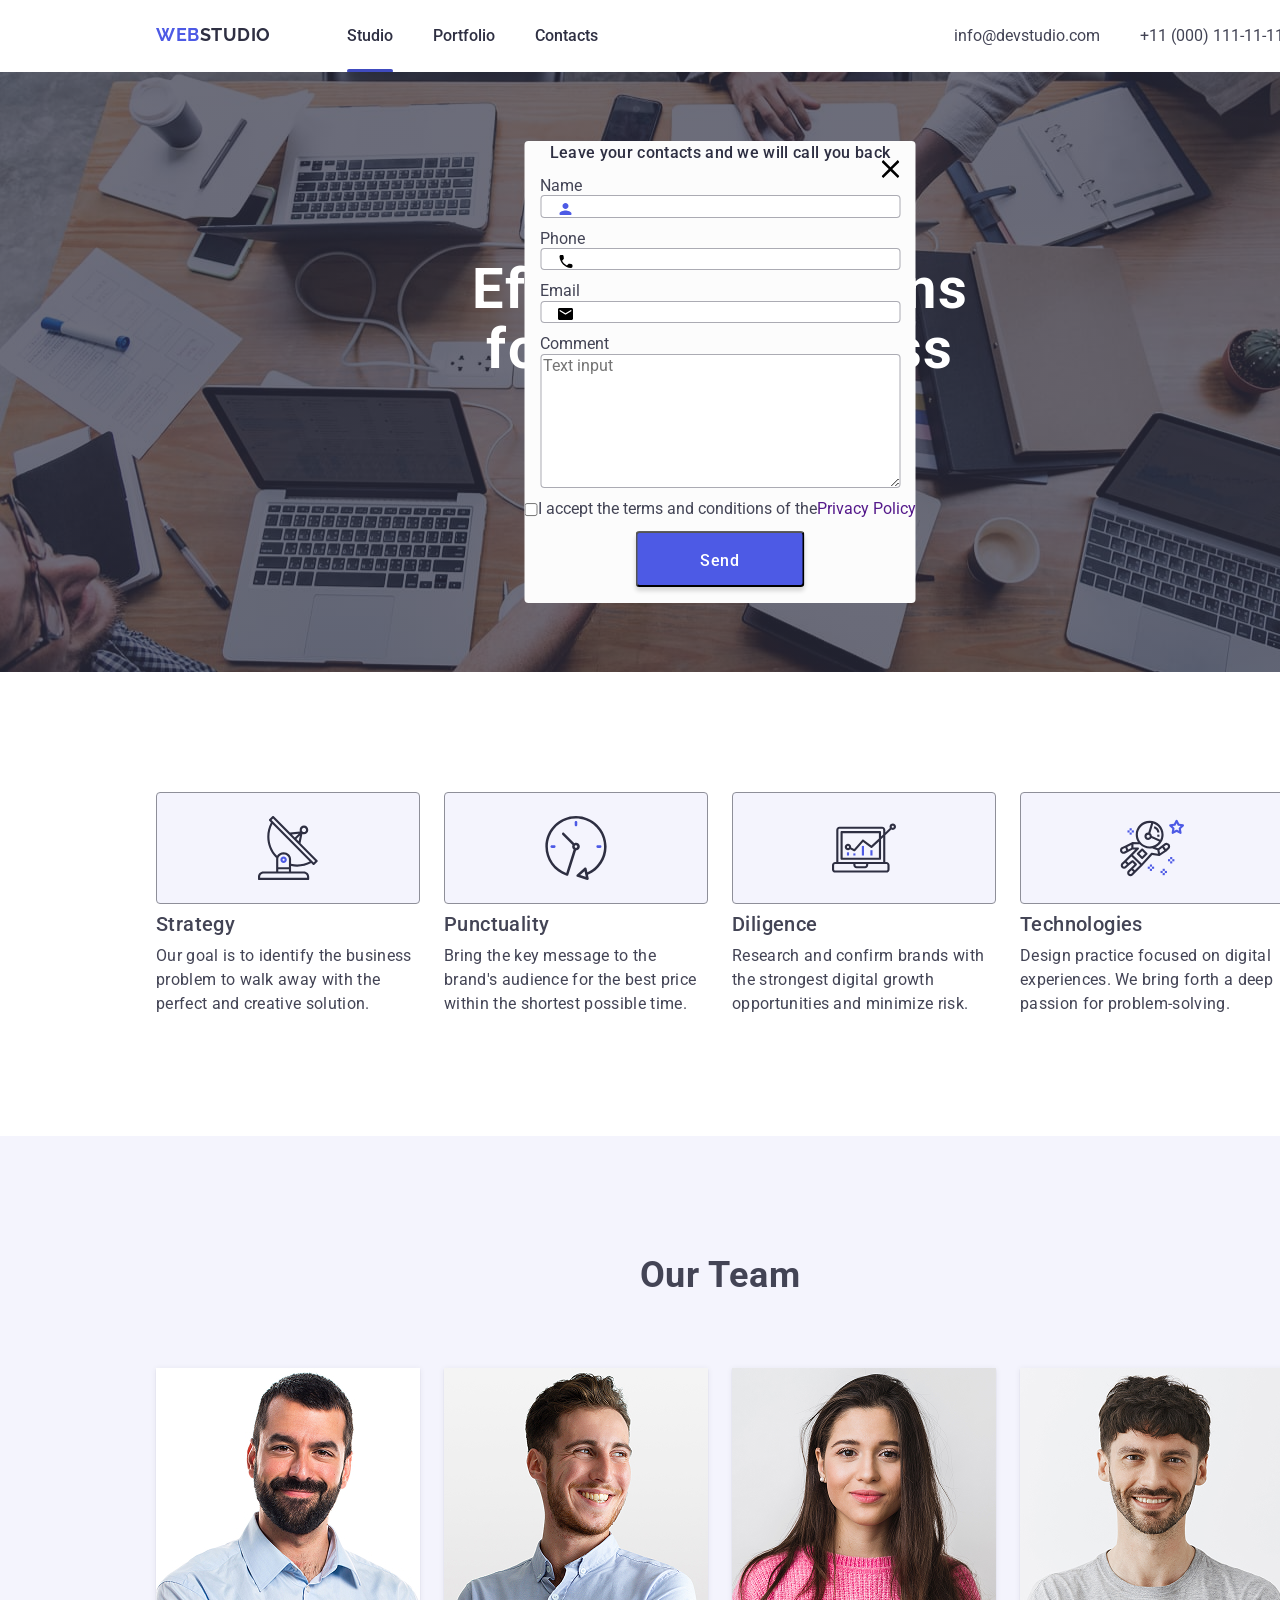
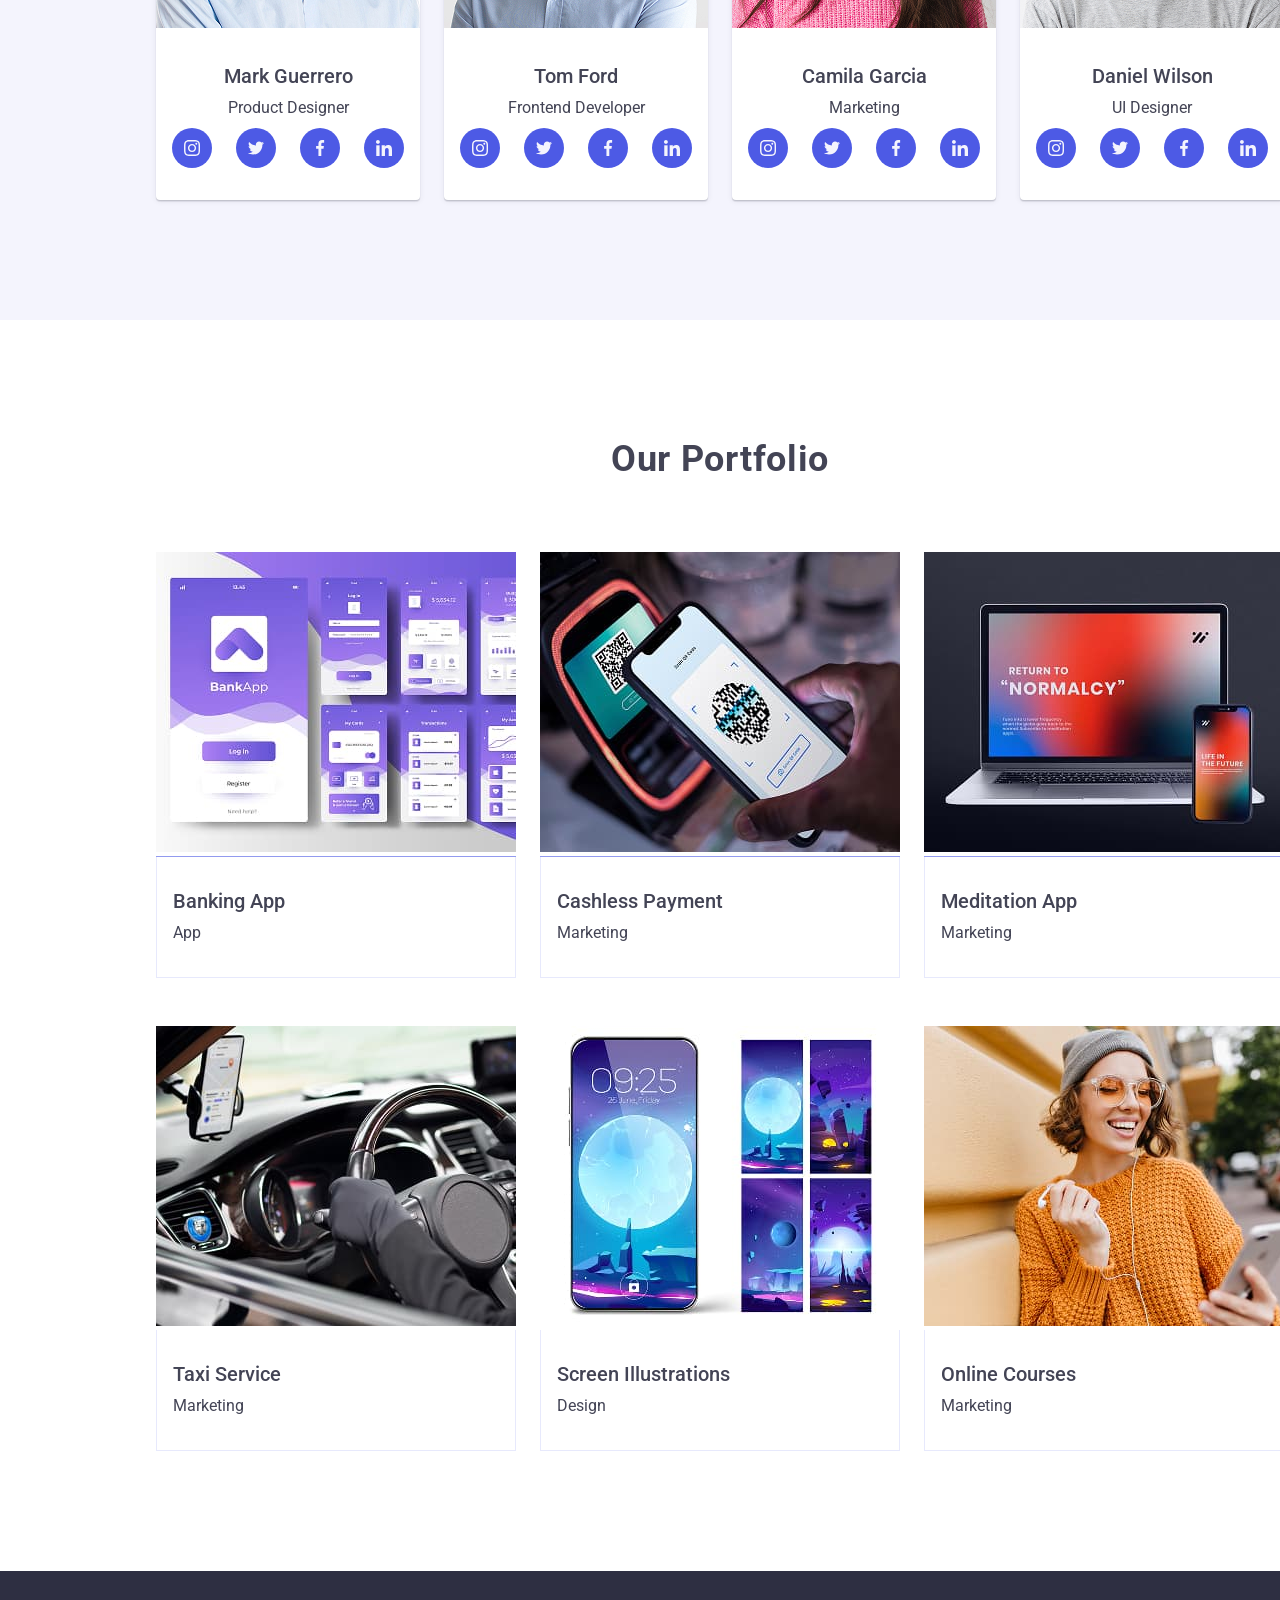
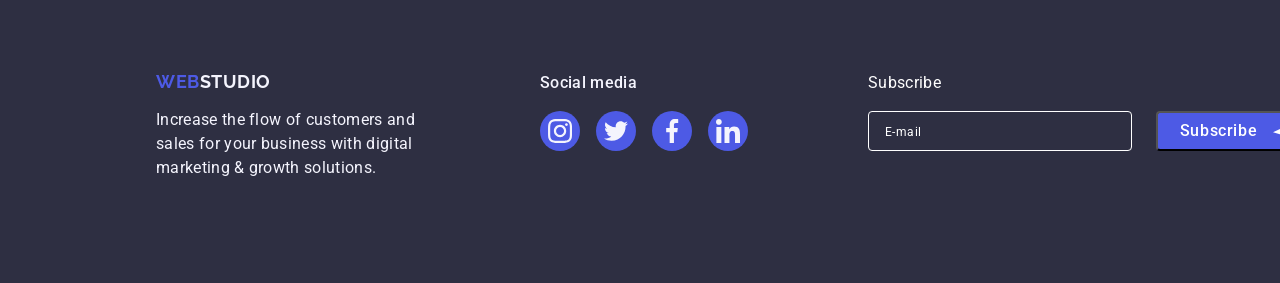
==== commit 9cec160c: "minor changes" ====
--- a/index.html
+++ b/index.html
@@ -51,13 +51,16 @@
           <h1 class="page-title">Effective Solutions for Your Business</h1>       
           <button type="button" class="button">Order Service</button>
           <form class="order-form">
-              <svg class="icon close" width="18" height="24">
+            <button  type="button" class="close-button" aria-label="Close form">
+          <svg class="icon-close" width="18" height="24">
                 <use href="./images/icons.svg/symbol-defs.svg#icon-close"></use>
               </svg>
+            </button>
+          
            <span class="form-header">Leave your contacts and we will call you back</span> 
             <label class="name label">Name
             <input class="form-input" type="text" name="name input">
-          <svg class="icon person" width="18" height="24">
+           <svg class="icon person" width="18" height="24">
                 <use href="./images/icons.svg/symbol-defs.svg#icon-person"></use>
               </svg>
           </label>
@@ -417,6 +420,7 @@
           <p class="footer-text">
             Increase the flow of customers and sales for your business with
             digital marketing & growth solutions.
+            
           </p>
         </div>
         <div class="footer-socials">
--- a/css/styles.css
+++ b/css/styles.css
@@ -534,7 +534,8 @@
 }
 .order-form .icon{
 position: absolute;
-left:16px
+left:16px;
+top:20px;
 }
 .order-form {
   display:flex;
@@ -557,4 +558,16 @@
 letter-spacing: 0.04em;
 text-align: center;
 color: #fff;
+}
+.close-button {
+  position: absolute;
+  top: 12px;
+  right: 12px;
+  background: transparent;
+  border: none;
+  cursor: pointer;
+  padding: 4px;
+  display: flex;
+  align-items: center;
+  justify-content: center;
 }
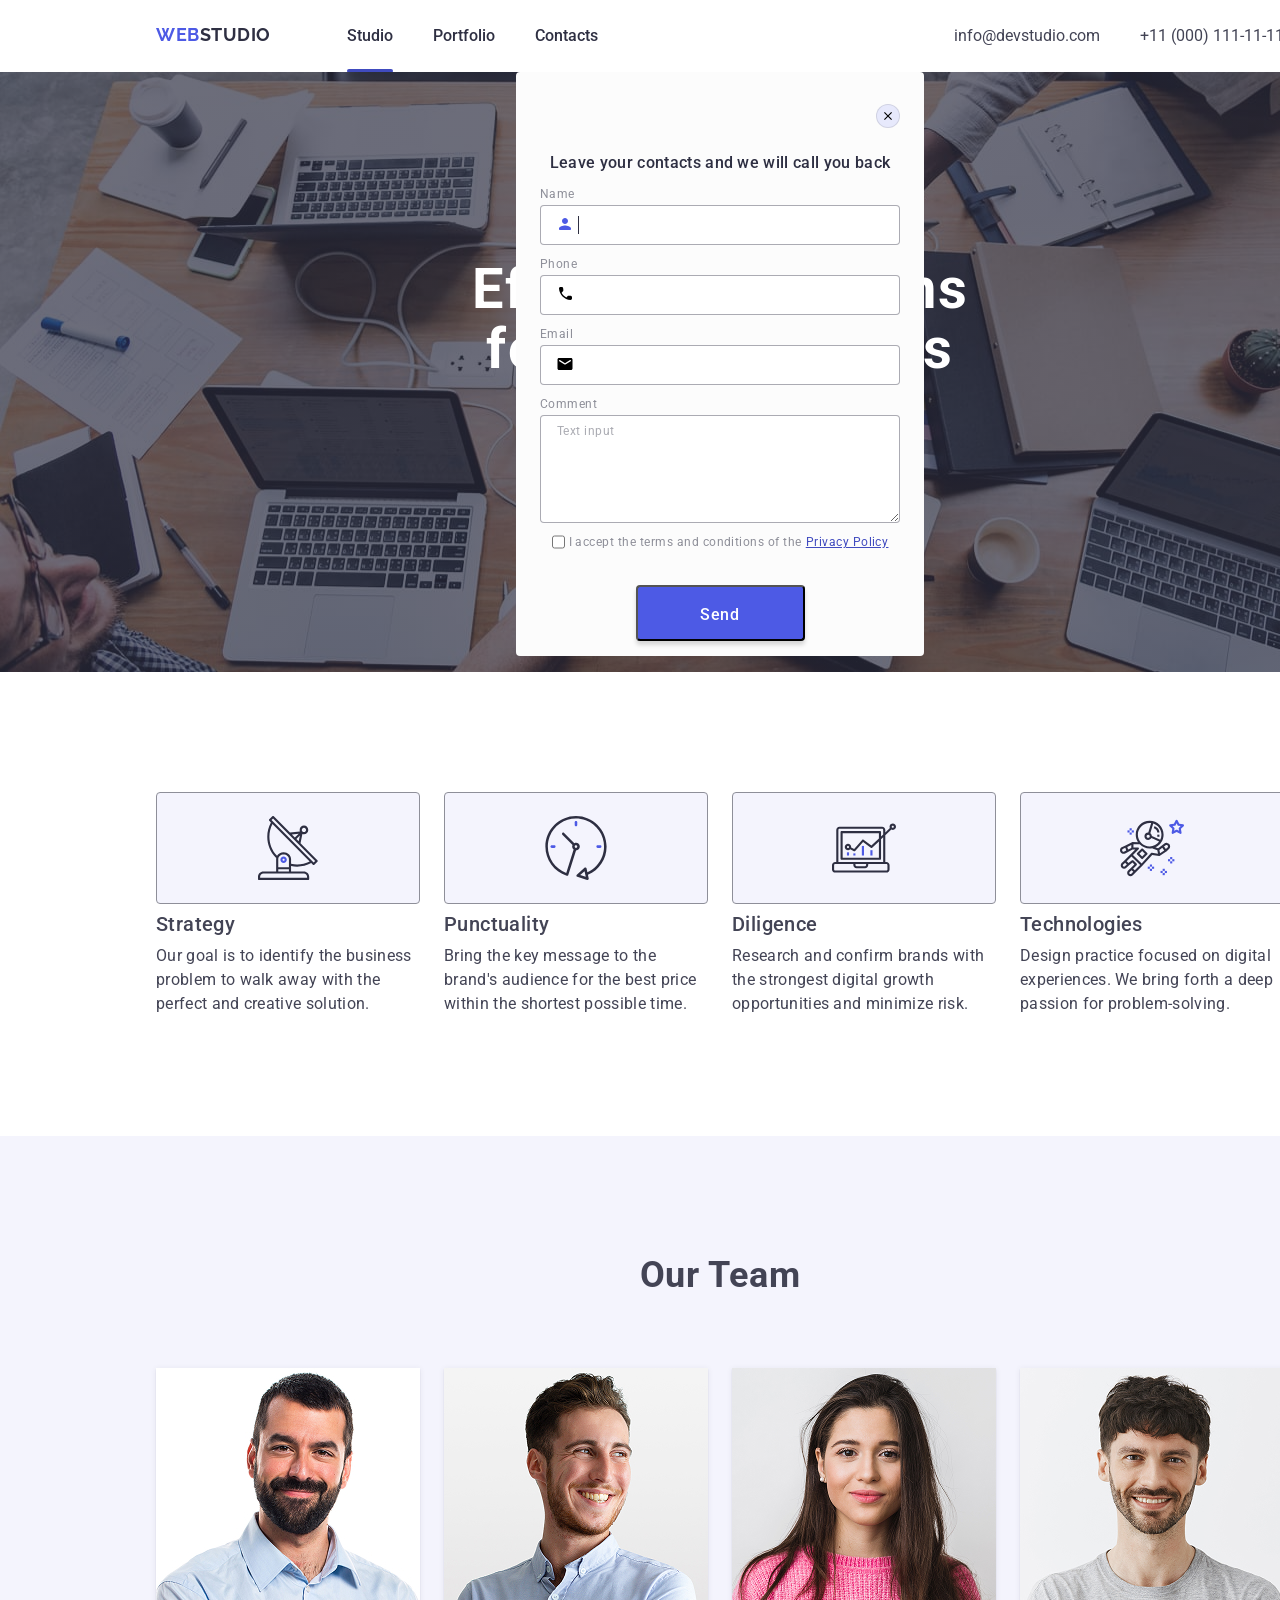
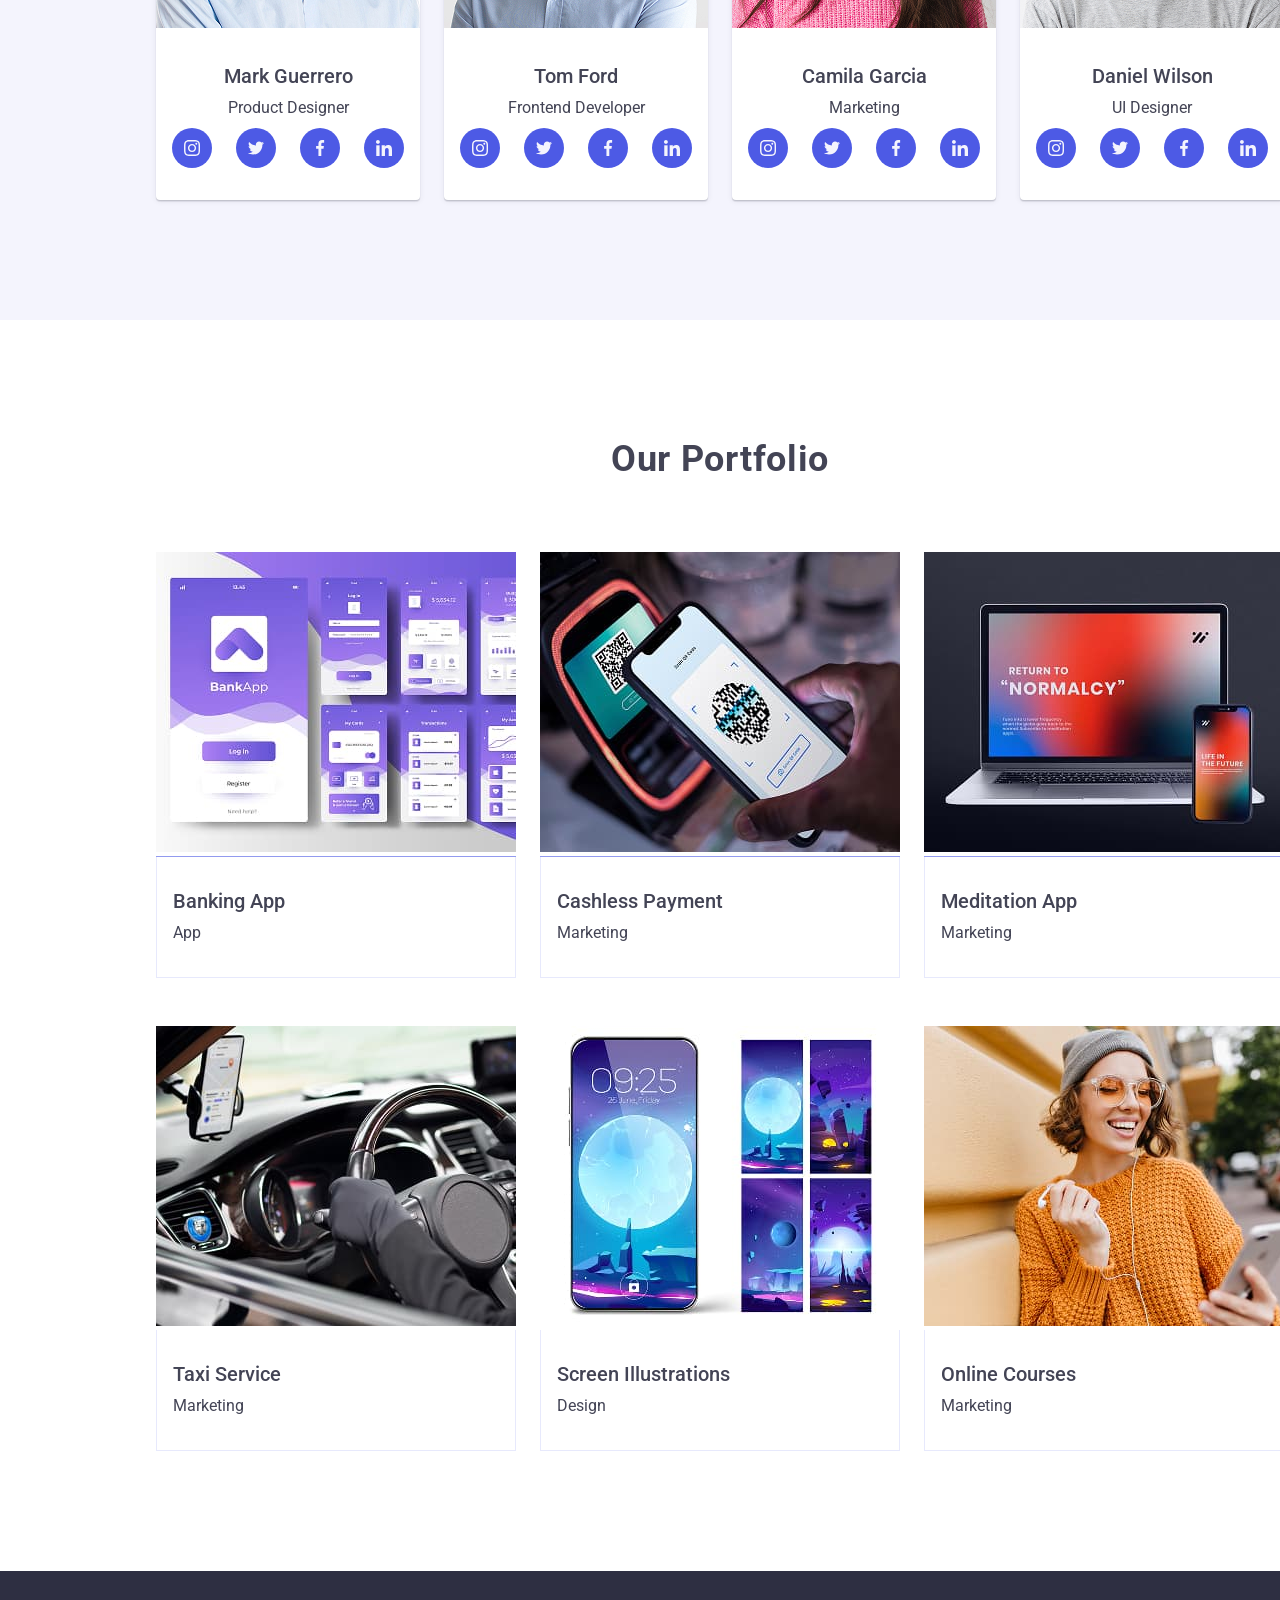
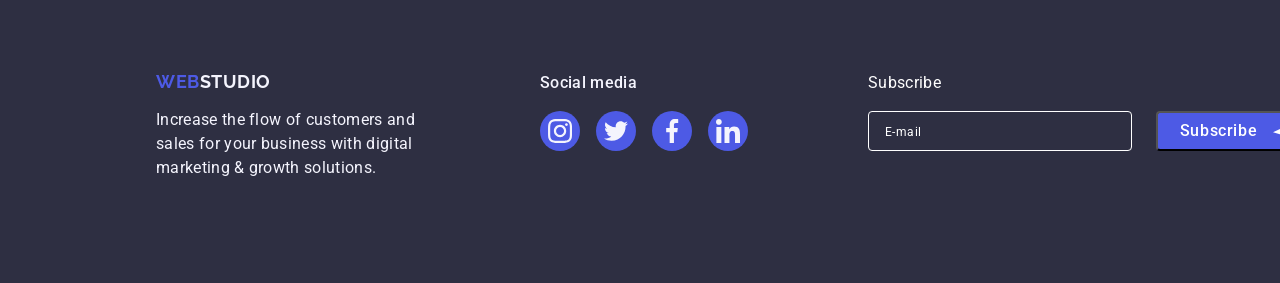
==== commit 121e7985: "modal page edited" ====
--- a/index.html
+++ b/index.html
@@ -50,9 +50,10 @@
         <section class="slogan section">
           <h1 class="page-title">Effective Solutions for Your Business</h1>       
           <button type="button" class="button">Order Service</button>
+          
           <form class="order-form">
             <button  type="button" class="close-button" aria-label="Close form">
-          <svg class="icon-close" width="18" height="24">
+          <svg class="icon-close" width="8" height="8">
                 <use href="./images/icons.svg/symbol-defs.svg#icon-close"></use>
               </svg>
             </button>
@@ -78,13 +79,13 @@
                 <use href="./images/icons.svg/symbol-defs.svg#icon-email"></use>
               </svg>
           </label>
-             <label class="email label">Comment
+             <label class="comment label">Comment
            <textarea class="form-textarea" name="comment" rows="7" placeholder="Text input"></textarea></label>
            <label class="checkbox label">
             <input type="checkbox" name="privacy" value="privacy" />
             I accept the terms and conditions of the <a href="">Privacy Policy</a>  
             </label>
-            <button class="form-button" type="button">Send</button>
+            <button class="form-button" type="submit">Send</button>
           </form>
         </section>
         <section class="item section">
@@ -456,7 +457,7 @@
               <label class="subscribe-label">Subscribe
                  <input class="subscribe-input" type="text" rows="1" name="subscribe" placeholder="E-mail"/>
               </label>    
-                <button class="subscribe-button" type="button"
+                <button class="subscribe-button" type="submit"
                 >Subscribe 
               <svg class="icon-send" width="24" height="24">
                 <use href="./images/icons.svg/symbol-defs.svg#icon-send"></use>
--- a/css/styles.css
+++ b/css/styles.css
@@ -501,10 +501,12 @@
   transform: translate(-50%, -50%);
   background-color: #fcfcfc;
   border-radius: 4px;
+  height: 584px;
 }
 .order-form label {
   display:flex;
   flex-direction: column;
+  gap: 4px;
 }
 .form-header {
 font-weight: 500;
@@ -513,6 +515,7 @@
 letter-spacing: 0.02em;
 text-align: center;
 color:  #2e2f42;
+padding-top: 80px;
 }
 .checkbox.label {
   display:flex;
@@ -522,11 +525,14 @@
   border: 1px solid rgba(46, 47, 66, 0.4);
   border-radius: 4px;
 width: 360px;
+height: 40px;
 }
 .form-textarea {
   border: 1px solid rgba(46, 47, 66, 0.4);
   border-radius: 4px;
 width: 360px;
+padding-left: 16px;
+padding-top: 8px;
 }
 .order-form .label{
  position: relative;
@@ -535,17 +541,31 @@
 .order-form .icon{
 position: absolute;
 left:16px;
-top:20px;
+top: 25px;
+ 
 }
 .order-form {
+  margin-top:0;
   display:flex;
   border-radius: 4px;
   align-items: center;
   justify-content: center;
+  font-family: "Roboto", sans-serif;;
+font-weight: 400;
+font-size: 12px;
+line-height: 117%;
+letter-spacing: 0.04em;
+color: #8e8f99;
+padding: 0 24px;
+position: absolute;
+  top: 0;                       
+  left: 50%;                   
+  transform: translateX(-50%);
 }
 .form-button {
  border-radius: 4px;
 padding: 16px 32px;
+margin-top: 24px;
 margin-bottom: 16px;
 width: 169px;
 height: 56px;
@@ -560,14 +580,42 @@
 color: #fff;
 }
 .close-button {
+position: absolute;
+  top: 32px;
+  right: 24px;
+  width: 24px;
+  height: 24px;
+  display:flex ;
+  justify-content: center;
+  align-items: center;
+  border-radius: 50%;
+  background-color: #e7e9fc;
+  border: 1px solid rgba(0, 0, 0, 0.1)
+
+}
+.form-textarea::placeholder {
+font-family: "Roboto", sans-serif;;
+font-weight: 400;
+font-size: 12px;
+line-height: 117%;
+letter-spacing: 0.04em;
+color:  rgba(46, 47, 66, 0.4);
+margin-left: 10px;
+
+}
+.checkbox.label a {
+  color: #404bbf;
+  text-decoration: underline;
+
+}
+.order-form .name.label::after {
+  content: "";
   position: absolute;
-  top: 12px;
-  right: 12px;
-  background: transparent;
-  border: none;
-  cursor: pointer;
-  padding: 4px;
-  display: flex;
-  align-items: center;
-  justify-content: center;
+  left: 38px;  /* Adjust this to place it right next to your icon */
+  top: 29px;   /* Adjust this to move it up/down inside the input */
+  width: 1px;  /* Thickness of the line */
+  height: 18px; /* EXACT HEIGHT control (match your reference) */
+  background-color:#2e2f42; /* Gray color by default */
+
+  pointer-events: none; /* Ensures clicks go through the line to the input */
 }
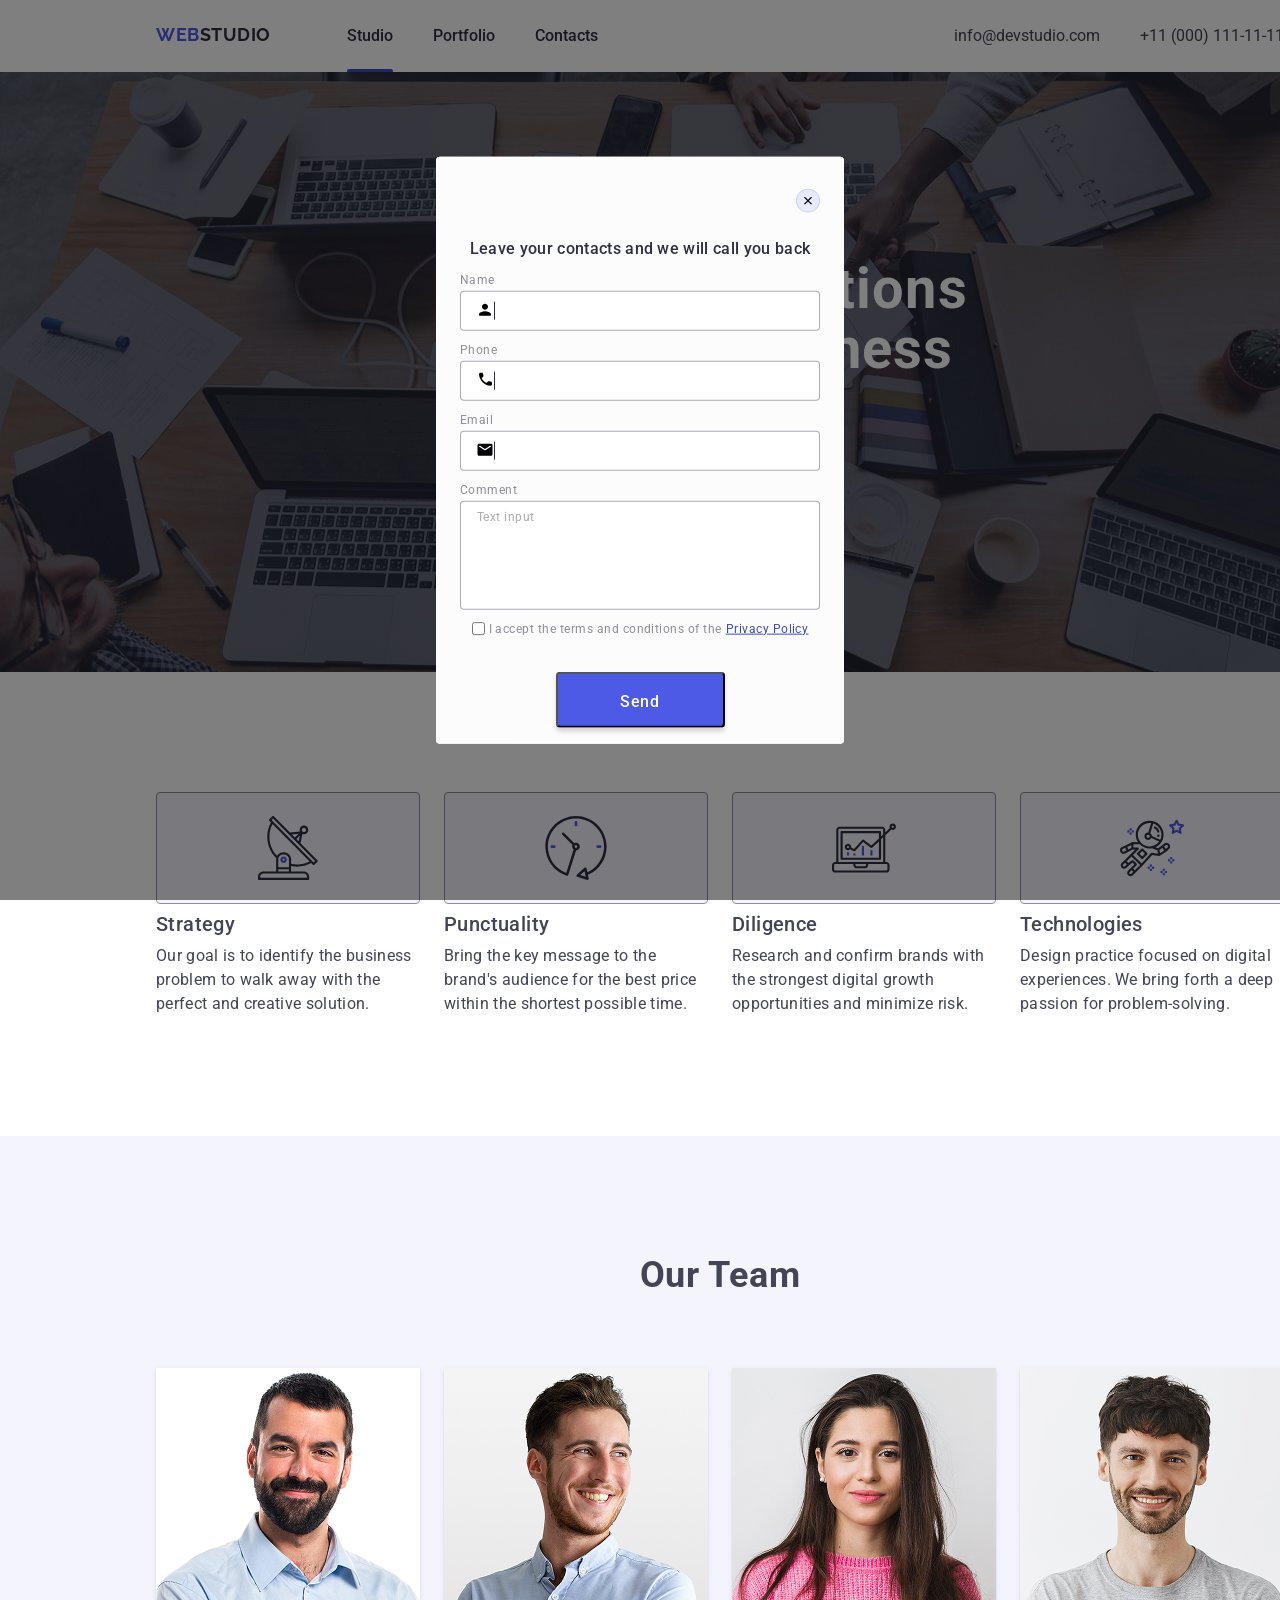
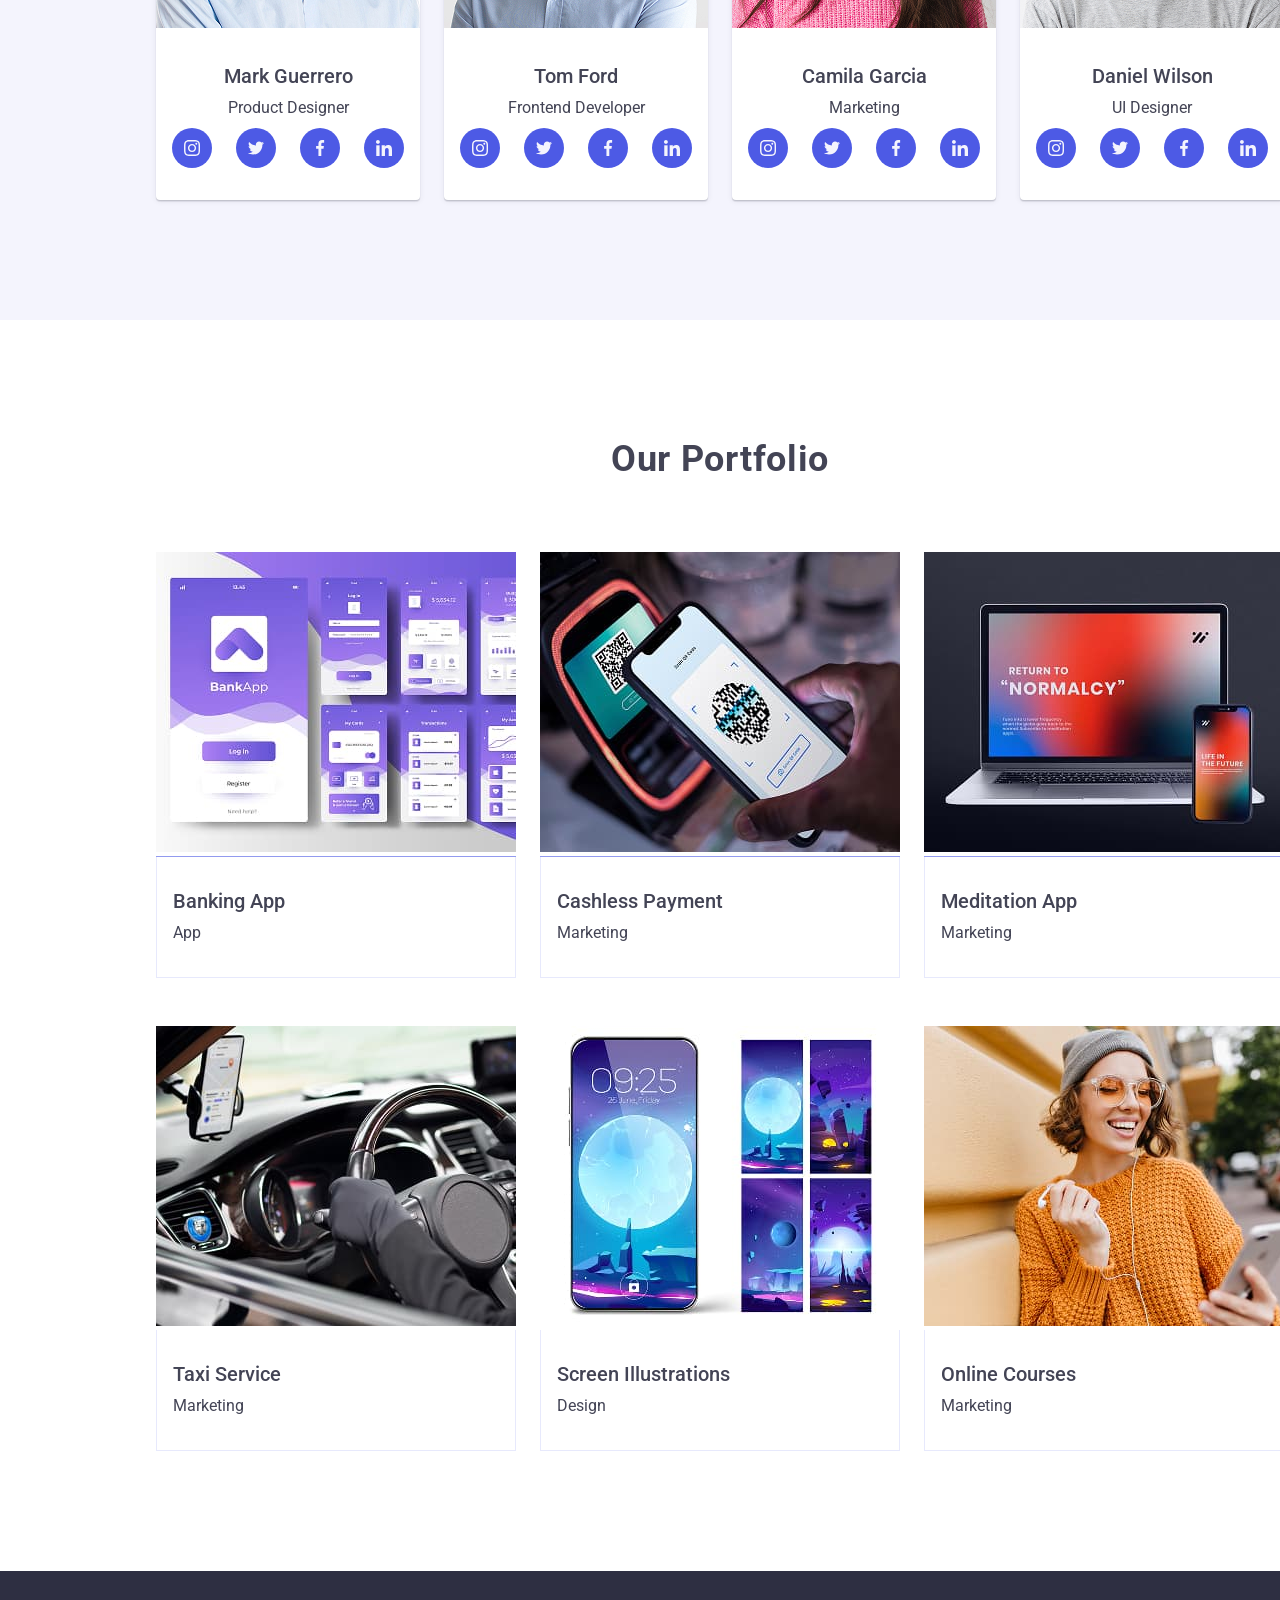
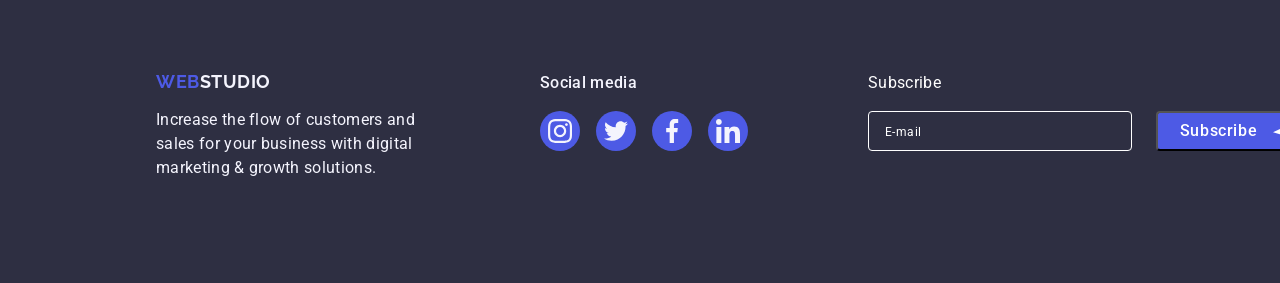
==== commit 09600f16: "form edited" ====
--- a/index.html
+++ b/index.html
@@ -51,49 +51,14 @@
           <h1 class="page-title">Effective Solutions for Your Business</h1>       
           <button type="button" class="button">Order Service</button>
           
-          <form class="order-form">
-            <button  type="button" class="close-button" aria-label="Close form">
-          <svg class="icon-close" width="8" height="8">
-                <use href="./images/icons.svg/symbol-defs.svg#icon-close"></use>
-              </svg>
-            </button>
           
-           <span class="form-header">Leave your contacts and we will call you back</span> 
-            <label class="name label">Name
-            <input class="form-input" type="text" name="name input">
-           <svg class="icon person" width="18" height="24">
-                <use href="./images/icons.svg/symbol-defs.svg#icon-person"></use>
-              </svg>
-          </label>
-
-            <label class="phone label">Phone
-            <input class="form-input" type="tel" name="phone">
-          <svg class="icon phone" width="18" height="24">
-                <use href="./images/icons.svg/symbol-defs.svg#icon-phone"></use>
-              </svg>
-          </label>
-
-            <label class="email label">Email
-            <input class="form-input" type="email" name="email">
-           <svg class="icon email" width="18" height="24">
-                <use href="./images/icons.svg/symbol-defs.svg#icon-email"></use>
-              </svg>
-          </label>
-             <label class="comment label">Comment
-           <textarea class="form-textarea" name="comment" rows="7" placeholder="Text input"></textarea></label>
-           <label class="checkbox label">
-            <input type="checkbox" name="privacy" value="privacy" />
-            I accept the terms and conditions of the <a href="">Privacy Policy</a>  
-            </label>
-            <button class="form-button" type="submit">Send</button>
-          </form>
         </section>
         <section class="item section">
           <ul class="item-list">
             <li class="strategy item-box">
               <div class="icon-box">
                 <svg class="icon antenna">
-                <use href="./images/icons.svg/symbol-defs.svg#icon-antenna"></use>
+                <use href="./images/icons/symbol-defs.svg#icon-antenna"></use>
               </svg>
               </div>
               <h3 class="item-title">Strategy</h3>
@@ -105,7 +70,7 @@
             <li class="punctuality item-box">
               <div class="icon-box">
               <svg class="icon clock">
-                <use href="./images/icons.svg/symbol-defs.svg#icon-clock"></use>
+                <use href="./images/icons/symbol-defs.svg#icon-clock"></use>
               </svg>  
               </div>
               <h3 class="item-title">Punctuality</h3>
@@ -117,7 +82,7 @@
             <li class="diligence item-box">
                <div class="icon-box">
               <svg class="icon diagram">
-                <use href="./images/icons.svg/symbol-defs.svg#icon-diagram"></use>
+                <use href="./images/icons/symbol-defs.svg#icon-diagram"></use>
               </svg>  
               </div>
               <h3 class="item-title">Diligence</h3>
@@ -129,7 +94,7 @@
             <li class="technologies item-box">
                <div class="icon-box">
               <svg class="icon astronaut">
-                <use href="./images/icons.svg/symbol-defs.svg#icon-astronaut"></use>
+                <use href="./images/icons/symbol-defs.svg#icon-astronaut"></use>
               </svg>  
               </div>
               <h3 class="item-title">Technologies</h3>
@@ -158,22 +123,22 @@
                 <div class="team icons">
                   <a href="https://www.instagram.com/" target="_blank" class="icon-link">
                 <svg class="icon instagram" width="16" height="16">
-                <use href="./images/icons.svg/symbol-defs.svg#icon-instagram"></use>
+                <use href="./images/icons/symbol-defs.svg#icon-instagram"></use>
               </svg>
               </a>
                   <a href="https://www.instagram.com/" target="_blank" class="icon-link">
               <svg class="icon twitter" width="16" height="16">
-                <use href="./images/icons.svg/symbol-defs.svg#icon-twitter"></use>
+                <use href="./images/icons/symbol-defs.svg#icon-twitter"></use>
               </svg>
               </a>
                   <a href="https://www.facebook.com/" target="_blank" class="icon-link">
               <svg class="icon facebook"  width="16" height="16">
-                <use href="./images/icons.svg/symbol-defs.svg#icon-facebook"></use>
+                <use href="./images/icons/symbol-defs.svg#icon-facebook"></use>
               </svg>
               </a>
                   <a href="https://www.linkedin.com/" target="_blank" class="icon-link">
               <svg class="icon linkedin"  width="16" height="16">
-                <use href="./images/icons.svg/symbol-defs.svg#icon-linkedin"></use>
+                <use href="./images/icons/symbol-defs.svg#icon-linkedin"></use>
               </svg> 
               </a>    
                 </div> 
@@ -193,22 +158,22 @@
                 <div class="team icons">
                   <a href="https://www.instagram.com/" target="_blank" class="icon-link">
                 <svg class="icon instagram" width="16" height="16">
-                <use href="./images/icons.svg/symbol-defs.svg#icon-instagram"></use>
+                <use href="./images/icons/symbol-defs.svg#icon-instagram"></use>
               </svg>
               </a>
                   <a href="https://www.instagram.com/" target="_blank" class="icon-link">
               <svg class="icon twitter" width="16" height="16">
-                <use href="./images/icons.svg/symbol-defs.svg#icon-twitter"></use>
+                <use href="./images/icons/symbol-defs.svg#icon-twitter"></use>
               </svg>
               </a>
                   <a href="https://www.facebook.com/" target="_blank" class="icon-link">
               <svg class="icon facebook"  width="16" height="16">
-                <use href="./images/icons.svg/symbol-defs.svg#icon-facebook"></use>
+                <use href="./images/icons/symbol-defs.svg#icon-facebook"></use>
               </svg>
               </a>
                   <a href="https://www.linkedin.com/" target="_blank" class="icon-link">
               <svg class="icon linkedin"  width="16" height="16">
-                <use href="./images/icons.svg/symbol-defs.svg#icon-linkedin"></use>
+                <use href="./images/icons/symbol-defs.svg#icon-linkedin"></use>
               </svg> 
               </a>    
                 </div> 
@@ -228,22 +193,22 @@
                 <div class="team icons">
                   <a href="https://www.instagram.com/" target="_blank" class="icon-link">
                 <svg class="icon instagram" width="16" height="16">
-                <use href="./images/icons.svg/symbol-defs.svg#icon-instagram"></use>
+                <use href="./images/icons/symbol-defs.svg#icon-instagram"></use>
               </svg>
               </a>
                   <a href="https://www.instagram.com/" target="_blank" class="icon-link">
               <svg class="icon twitter" width="16" height="16">
-                <use href="./images/icons.svg/symbol-defs.svg#icon-twitter"></use>
+                <use href="./images/icons/symbol-defs.svg#icon-twitter"></use>
               </svg>
               </a>
                   <a href="https://www.facebook.com/" target="_blank" class="icon-link">
               <svg class="icon facebook"  width="16" height="16">
-                <use href="./images/icons.svg/symbol-defs.svg#icon-facebook"></use>
+                <use href="./images/icons/symbol-defs.svg#icon-facebook"></use>
               </svg>
               </a>
                   <a href="https://www.linkedin.com/" target="_blank" class="icon-link">
               <svg class="icon linkedin"  width="16" height="16">
-                <use href="./images/icons.svg/symbol-defs.svg#icon-linkedin"></use>
+                <use href="./images/icons/symbol-defs.svg#icon-linkedin"></use>
               </svg> 
               </a>    
                 </div> 
@@ -263,22 +228,22 @@
               <div class="team icons">
                   <a href="https://www.instagram.com/" target="_blank" class="icon-link">
                 <svg class="icon instagram" width="16" height="16">
-                <use href="./images/icons.svg/symbol-defs.svg#icon-instagram"></use>
+                <use href="./images/icons/symbol-defs.svg#icon-instagram"></use>
               </svg>
               </a>
                   <a href="https://www.instagram.com/" target="_blank" class="icon-link">
               <svg class="icon twitter" width="16" height="16">
-                <use href="./images/icons.svg/symbol-defs.svg#icon-twitter"></use>
+                <use href="./images/icons/symbol-defs.svg#icon-twitter"></use>
               </svg>
               </a>
                   <a href="https://www.facebook.com/" target="_blank" class="icon-link">
               <svg class="icon facebook"  width="16" height="16">
-                <use href="./images/icons.svg/symbol-defs.svg#icon-facebook"></use>
+                <use href="./images/icons/symbol-defs.svg#icon-facebook"></use>
               </svg>
               </a>
                   <a href="https://www.linkedin.com/" target="_blank" class="icon-link">
               <svg class="icon linkedin"  width="16" height="16">
-                <use href="./images/icons.svg/symbol-defs.svg#icon-linkedin"></use>
+                <use href="./images/icons/symbol-defs.svg#icon-linkedin"></use>
               </svg> 
               </a>    
                 </div> 
@@ -410,6 +375,46 @@
             </li>
           </ul>
         </section>
+        <div class="backdrop is-open" data-modal>
+          <div class="modal">
+                  <form class="order-form">
+            <button  type="button" class="close-button" aria-label="Close form">
+          <svg class="icon-close" width="8" height="8">
+                <use href="./images/icons/symbol-defs.svg#icon-close"></use>
+              </svg>
+            </button>
+          
+           <span class="form-header">Leave your contacts and we will call you back</span> 
+            <label class="name label">Name
+            <input class="form-input" type="text" name="username">
+           <svg class="icon person" width="18" height="24">
+                <use href="./images/icons/symbol-defs.svg#icon-person"></use>
+              </svg>
+          </label>
+
+            <label class="phone label">Phone
+            <input class="form-input" type="tel" name="phone">
+          <svg class="icon phone" width="18" height="24">
+                <use href="./images/icons/symbol-defs.svg#icon-phone"></use>
+              </svg>
+          </label>
+
+            <label class="email label">Email
+            <input class="form-input" type="email" name="email">
+           <svg class="icon email" width="18" height="24">
+                <use href="./images/icons/symbol-defs.svg#icon-email"></use>
+              </svg>
+          </label>
+             <label class="comment label">Comment
+           <textarea class="form-textarea" name="comment" rows="7" placeholder="Text input"></textarea></label>
+           <label class="checkbox label">
+            <input class="modal-checkbox" type="checkbox" name="privacy" value="privacy" required/>
+            I accept the terms and conditions of the <a href="">Privacy Policy</a>  
+            </label>
+            <button class="form-button" type="submit">Send</button>
+          </form>
+          </div>
+</div>
       </main>
       <footer class="page-footer">
         <div class="footer-box">
@@ -431,22 +436,22 @@
           <div class="footer team icons">
                   <a href="https://www.instagram.com/" target="_blank" class="icon-link">
                 <svg class="icon instagram" width="24" height="24">
-                <use href="./images/icons.svg/symbol-defs.svg#icon-instagram"></use>
+                <use href="./images/icons/symbol-defs.svg#icon-instagram"></use>
               </svg>
               </a>
                   <a href="https://www.instagram.com/" target="_blank" class="icon-link">
               <svg class="icon twitter" width="24" height="24">
-                <use href="./images/icons.svg/symbol-defs.svg#icon-twitter"></use>
+                <use href="./images/icons/symbol-defs.svg#icon-twitter"></use>
               </svg>
               </a>
                   <a href="https://www.facebook.com/" target="_blank" class="icon-link">
               <svg class="icon facebook"  width="24" height="24">
-                <use href="./images/icons.svg/symbol-defs.svg#icon-facebook"></use>
+                <use href="./images/icons/symbol-defs.svg#icon-facebook"></use>
               </svg>
               </a>
                   <a href="https://www.linkedin.com/" target="_blank" class="icon-link">
               <svg class="icon linkedin"  width="24" height="24">
-                <use href="./images/icons.svg/symbol-defs.svg#icon-linkedin"></use>
+                <use href="./images/icons/symbol-defs.svg#icon-linkedin"></use>
               </svg> 
               </a>    
                 </div> 
@@ -460,7 +465,7 @@
                 <button class="subscribe-button" type="submit"
                 >Subscribe 
               <svg class="icon-send" width="24" height="24">
-                <use href="./images/icons.svg/symbol-defs.svg#icon-send"></use>
+                <use href="./images/icons/symbol-defs.svg#icon-send"></use>
               </svg>
               </button> 
               </div>
--- a/css/styles.css
+++ b/css/styles.css
@@ -495,13 +495,21 @@
   display: flex;
   flex-direction: column;
   gap: 12px;
-  position: absolute; 
-  top: 50%;
-  left: 50%;
-  transform: translate(-50%, -50%);
   background-color: #fcfcfc;
   border-radius: 4px;
-  height: 584px;
+
+   margin-top:0;
+  display:flex;
+  border-radius: 4px;
+  align-items: center;
+  justify-content: center;
+  font-family: "Roboto", sans-serif;;
+font-weight: 400;
+font-size: 12px;
+line-height: 117%;
+letter-spacing: 0.04em;
+color: #8e8f99;
+padding: 0 24px;
 }
 .order-form label {
   display:flex;
@@ -520,12 +528,15 @@
 .checkbox.label {
   display:flex;
   flex-direction: row;
+  
 }
 .form-input {
   border: 1px solid rgba(46, 47, 66, 0.4);
   border-radius: 4px;
 width: 360px;
 height: 40px;
+
+  padding-left: 48px;
 }
 .form-textarea {
   border: 1px solid rgba(46, 47, 66, 0.4);
@@ -533,6 +544,7 @@
 width: 360px;
 padding-left: 16px;
 padding-top: 8px;
+ resize: none;
 }
 .order-form .label{
  position: relative;
@@ -544,24 +556,7 @@
 top: 25px;
  
 }
-.order-form {
-  margin-top:0;
-  display:flex;
-  border-radius: 4px;
-  align-items: center;
-  justify-content: center;
-  font-family: "Roboto", sans-serif;;
-font-weight: 400;
-font-size: 12px;
-line-height: 117%;
-letter-spacing: 0.04em;
-color: #8e8f99;
-padding: 0 24px;
-position: absolute;
-  top: 0;                       
-  left: 50%;                   
-  transform: translateX(-50%);
-}
+
 .form-button {
  border-radius: 4px;
 padding: 16px 32px;
@@ -608,14 +603,59 @@
   text-decoration: underline;
 
 }
-.order-form .name.label::after {
+   .order-form .name.label::after,
+    .order-form .email.label::after,
+     .order-form .phone.label::after
+    {
   content: "";
   position: absolute;
-  left: 38px;  /* Adjust this to place it right next to your icon */
-  top: 29px;   /* Adjust this to move it up/down inside the input */
-  width: 1px;  /* Thickness of the line */
-  height: 18px; /* EXACT HEIGHT control (match your reference) */
-  background-color:#2e2f42; /* Gray color by default */
-
-  pointer-events: none; /* Ensures clicks go through the line to the input */
+  left: 34px;  
+  top: 29px;  
+  width: 1.25px;  
+  height: 18px; 
+  background-color:#2e2f42; 
+
+  pointer-events: none; 
+} 
+.order-form .label:focus-within::after {
+  background-color: #4d5ae5;
+  left: 38px;
+}
+
+.form-input:focus,
+.form-textarea:focus {
+  border-color: #4d5ae5;     
+  border-width: 1px;
+  outline: none;
+}
+
+.form-input:focus + .icon, 
+.form-input:active + .icon {
+  fill: #4d5ae5;
+}
+.backdrop {
+  position: fixed;
+  inset: 0;
+  background: rgba(0, 0, 0, 0.5);
+  opacity: 0;
+  visibility: hidden;
+  pointer-events: none;
+}
+.backdrop.is-open {
+  opacity: 1;
+  visibility: visible;
+  pointer-events: auto;
+}
+
+.modal {
+  position: absolute;
+  top: 50%;
+  left: 50%;
+  transform: translate(-50%, -50%);
+  width: 408px;
+  background: #fff;
+  border-radius: 4px;
+}
+.modal-checkbox {
+  
 }
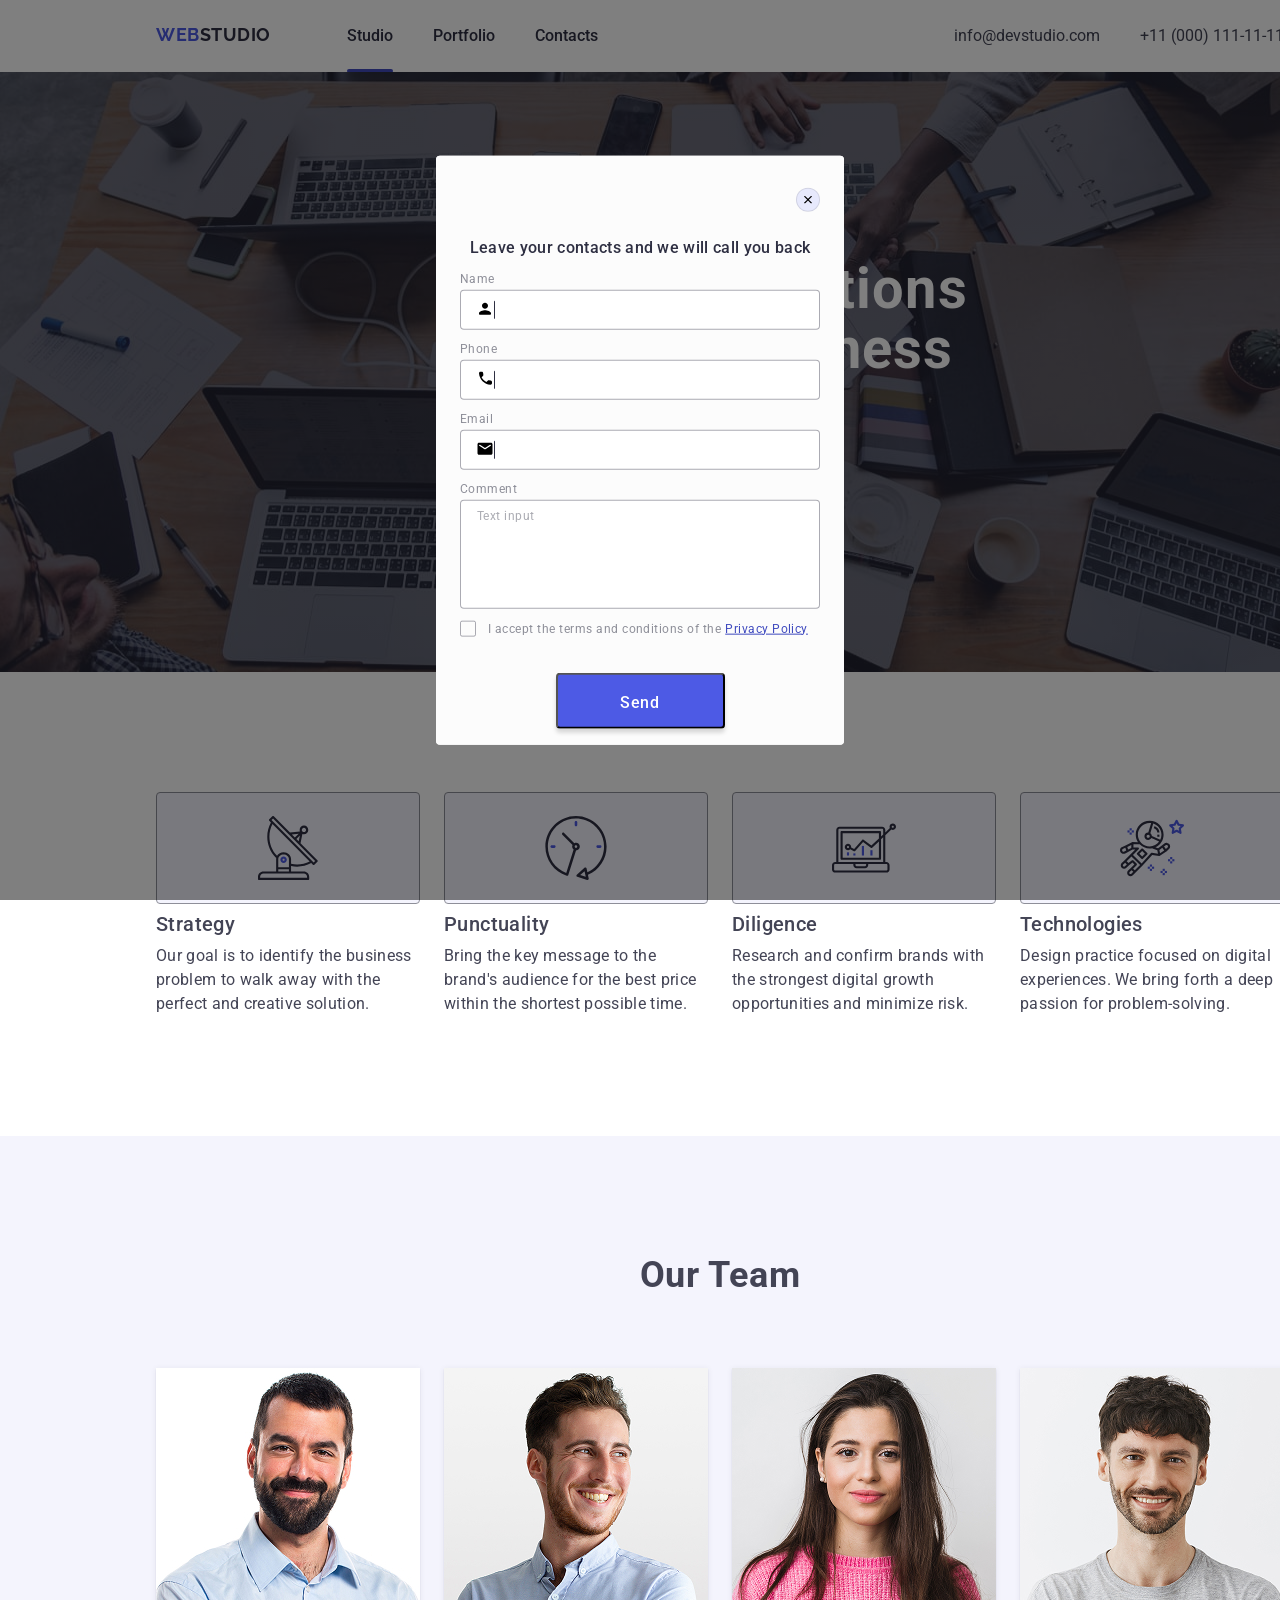
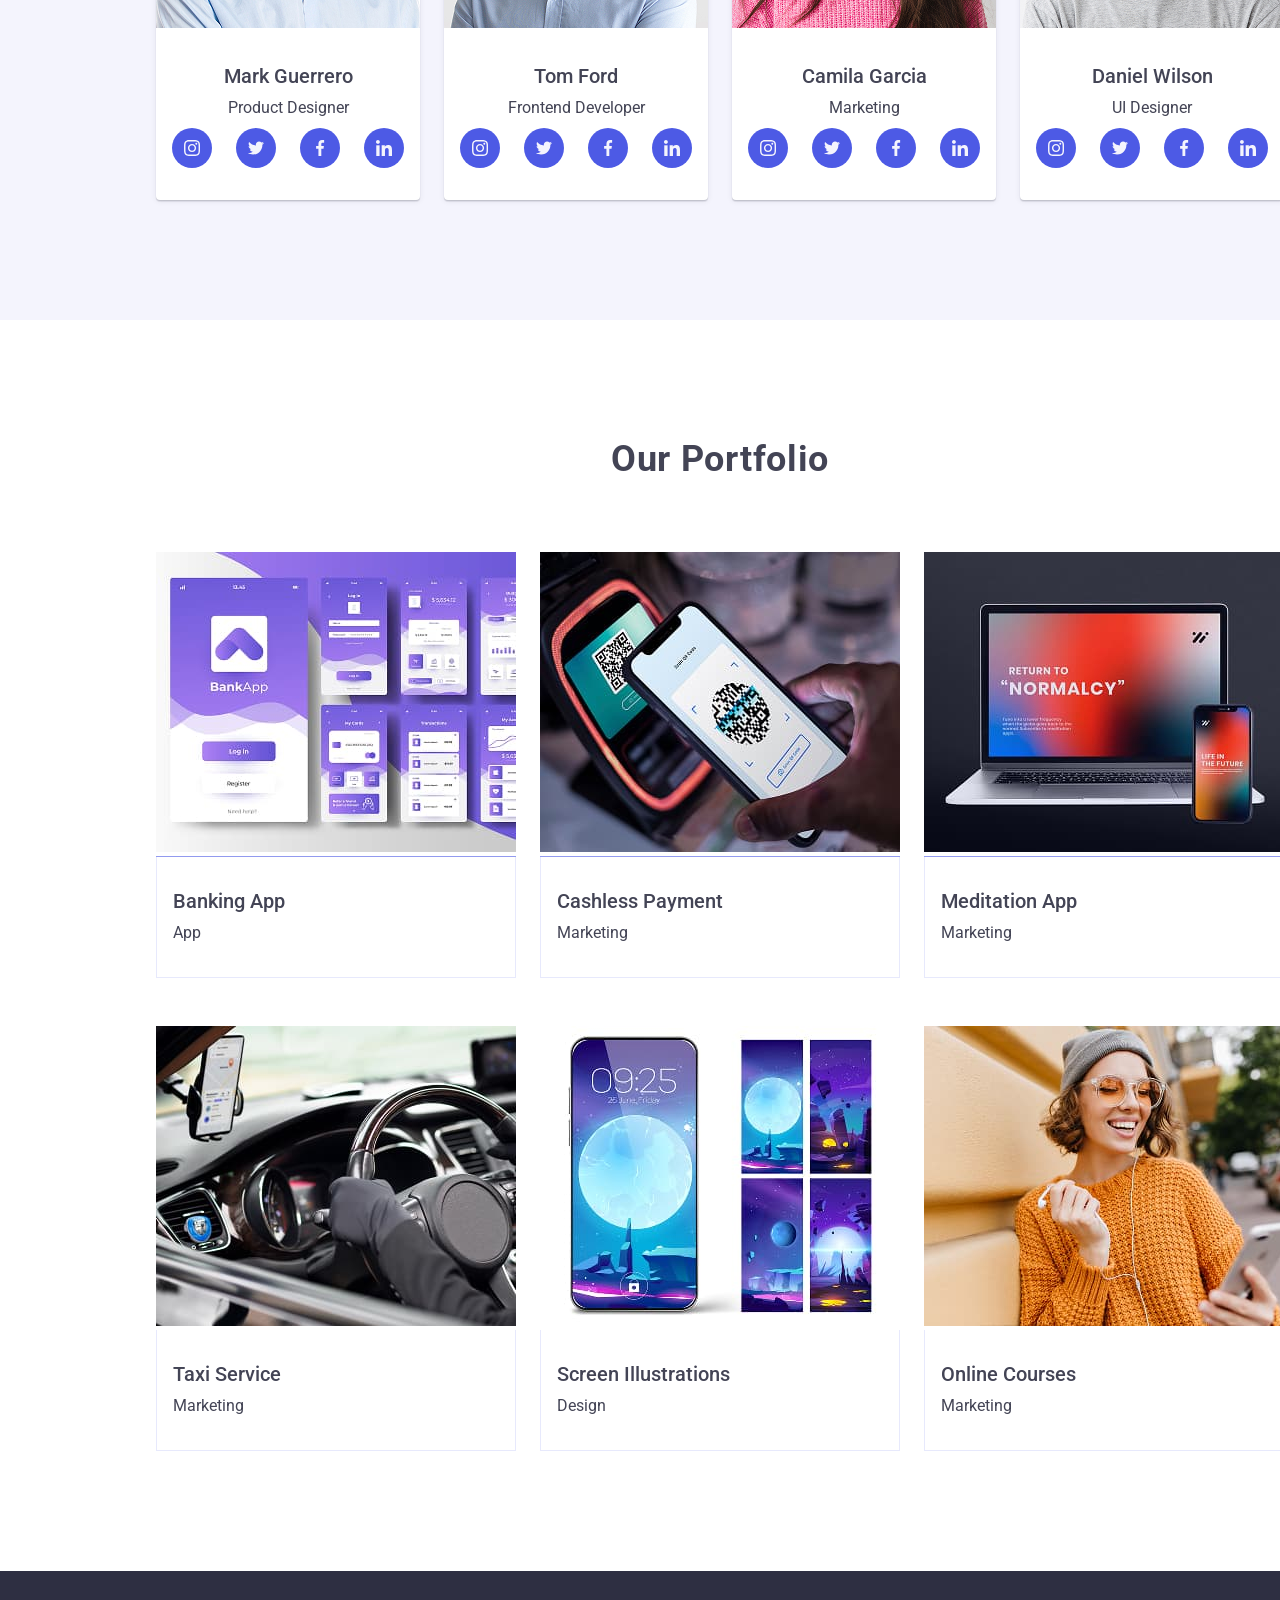
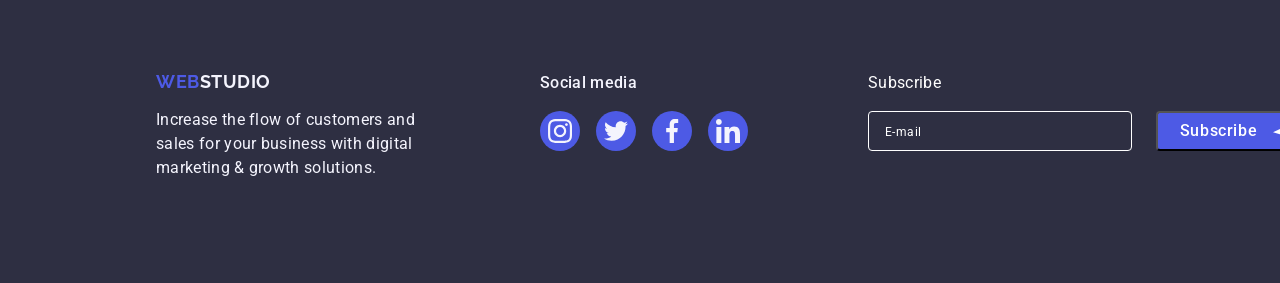
==== commit 88f5d9a2: "final touches" ====
--- a/index.html
+++ b/index.html
@@ -409,6 +409,11 @@
            <textarea class="form-textarea" name="comment" rows="7" placeholder="Text input"></textarea></label>
            <label class="checkbox label">
             <input class="modal-checkbox" type="checkbox" name="privacy" value="privacy" required/>
+              <span class="custom-checkbox">
+                  <svg class="icon-tick "width="10" height="8">
+    <use href="./images/icons/symbol-defs.svg#icon-tick"></use>
+  </svg>
+              </span>
             I accept the terms and conditions of the <a href="">Privacy Policy</a>  
             </label>
             <button class="form-button" type="submit">Send</button>
--- a/css/styles.css
+++ b/css/styles.css
@@ -497,9 +497,7 @@
   gap: 12px;
   background-color: #fcfcfc;
   border-radius: 4px;
-
    margin-top:0;
-  display:flex;
   border-radius: 4px;
   align-items: center;
   justify-content: center;
@@ -528,14 +526,21 @@
 .checkbox.label {
   display:flex;
   flex-direction: row;
+  width: 360px;
+  align-items: center;
+ 
   
+  
 }
 .form-input {
+  display:flex;
+  justify-content: center;
+  align-items: center;
   border: 1px solid rgba(46, 47, 66, 0.4);
   border-radius: 4px;
 width: 360px;
 height: 40px;
-
+transition: border-color 250ms cubic-bezier(0.4, 0, 0.2, 1);
   padding-left: 48px;
 }
 .form-textarea {
@@ -545,6 +550,9 @@
 padding-left: 16px;
 padding-top: 8px;
  resize: none;
+ transition: border-color 250ms cubic-bezier(0.4, 0, 0.2, 1);
+
+
 }
 .order-form .label{
  position: relative;
@@ -554,6 +562,7 @@
 position: absolute;
 left:16px;
 top: 25px;
+transition: fill 250ms cubic-bezier(0.4, 0, 0.2, 1);
  
 }
 
@@ -573,6 +582,7 @@
 letter-spacing: 0.04em;
 text-align: center;
 color: #fff;
+transition: background-color 250ms cubic-bezier(0.4, 0, 0.2, 1);
 }
 .close-button {
 position: absolute;
@@ -585,7 +595,10 @@
   align-items: center;
   border-radius: 50%;
   background-color: #e7e9fc;
-  border: 1px solid rgba(0, 0, 0, 0.1)
+  border: 1px solid rgba(0, 0, 0, 0.1);
+  transition: 
+    background-color 250ms cubic-bezier(0.4, 0, 0.2, 1),
+    fill 250ms cubic-bezier(0.4, 0, 0.2, 1);
 
 }
 .form-textarea::placeholder {
@@ -614,7 +627,7 @@
   width: 1.25px;  
   height: 18px; 
   background-color:#2e2f42; 
-
+border-radius: 999px;
   pointer-events: none; 
 } 
 .order-form .label:focus-within::after {
@@ -640,6 +653,9 @@
   opacity: 0;
   visibility: hidden;
   pointer-events: none;
+   transition:
+    opacity 250ms cubic-bezier(0.4, 0, 0.2, 1),
+    visibility 250ms cubic-bezier(0.4, 0, 0.2, 1);
 }
 .backdrop.is-open {
   opacity: 1;
@@ -657,5 +673,61 @@
   border-radius: 4px;
 }
 .modal-checkbox {
+  border-radius: 2px;
+border: 1px solid rgba(46, 47, 66, 0.4);
+position: absolute;
+  opacity: 0;
+  pointer-events: none;
+   width: 16px;
+  height:16px;
+}
+.custom-checkbox {
   
-}+  opacity:1;
+  width: 16px;
+  height:16px;
+  background-color: currentColor;
+  margin-right:8px;
+    display: inline-flex;
+  align-items: center;
+  justify-content: center;
+  margin-right: 8px;
+  background-color: transparent;
+  border-radius: 2px;
+border: 1px solid rgba(46, 47, 66, 0.4);
+padding:0px;
+transition: 
+    background-color 250ms cubic-bezier(0.4, 0, 0.2, 1),
+    border-color 250ms cubic-bezier(0.4, 0, 0.2, 1),
+    outline-color 250ms cubic-bezier(0.4, 0, 0.2, 1);
+}
+.modal-checkbox:checked + .custom-checkbox {
+  background-color: #404bbf;
+  border-color: #404bbf;
+
+}
+.modal-checkbox:focus + .custom-checkbox {
+  outline: 2px solid #4d5ae5;
+  outline-offset: 2px;
+}
+.close-button:hover {
+  fill: white;
+  background-color: #404bbf;
+}
+.form-button:hover {
+  background-color: #404bbf;
+}
+.order-form .label::after {
+  transition: 
+    background-color 250ms cubic-bezier(0.4, 0, 0.2, 1),
+    left 250ms cubic-bezier(0.4, 0, 0.2, 1);
+}
+.custom-checkbox .icon-tick {
+  opacity: 0;
+  transition: opacity 250ms cubic-bezier(0.4, 0, 0.2, 1);
+}
+
+.modal-checkbox:checked + .custom-checkbox .icon-tick {
+  opacity: 1;
+}
+
